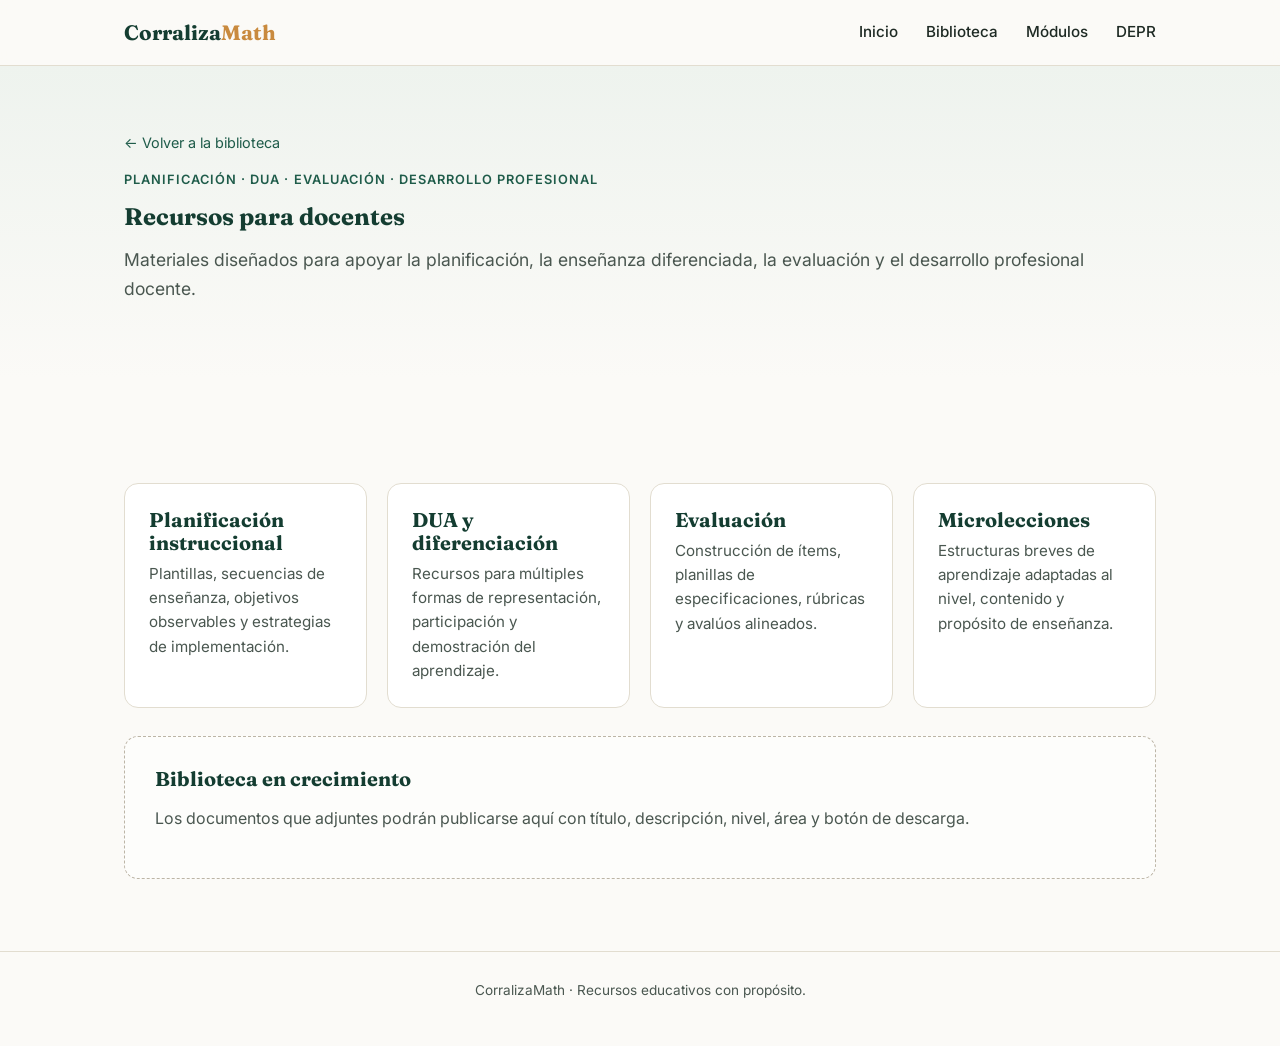
==== docentes/index.html @ 58e0841f "Add teacher resources section" ====
<!DOCTYPE html>
<html lang="es">
<head>
  <meta charset="UTF-8">
  <meta name="viewport" content="width=device-width, initial-scale=1.0">
  <title>Recursos para docentes | CorralizaMath</title>
  <meta name="description" content="Materiales diseñados para apoyar la planificación, la enseñanza diferenciada, la evaluación y el desarrollo profesional docente.">
  <link rel="preconnect" href="https://fonts.googleapis.com">
  <link rel="preconnect" href="https://fonts.gstatic.com" crossorigin>
  <link href="https://fonts.googleapis.com/css2?family=Fraunces:wght@500;600;700&family=Inter:wght@400;500;600;700&display=swap" rel="stylesheet">
  <link rel="stylesheet" href="../css/styles.css">
</head>
<body>
  <header class="site-header">
    <div class="container header-inner">
      <a href="../index.html" class="logo">Corraliza<span>Math</span></a>
      <nav class="site-nav">
        <a href="../index.html">Inicio</a>
        <a href="../index.html#biblioteca">Biblioteca</a>
        <a href="../index.html#modulos">Módulos</a>
        <a href="../normativas-depr/index.html">DEPR</a>
      </nav>
    </div>
  </header>
  <main>
    <section class="page-hero">
      <div class="container">
        <a class="breadcrumb" href="../index.html#biblioteca">← Volver a la biblioteca</a>
        <p class="eyebrow">Planificación · DUA · Evaluación · Desarrollo profesional</p>
        <h1>Recursos para docentes</h1>
        <p class="lead">Materiales diseñados para apoyar la planificación, la enseñanza diferenciada, la evaluación y el desarrollo profesional docente.</p>
      </div>
    </section>
    <section class="section"><div class="container">
        <div class="cards">
          <article class="card"><h3>Planificación instruccional</h3><p>Plantillas, secuencias de enseñanza, objetivos observables y estrategias de implementación.</p></article>
          <article class="card"><h3>DUA y diferenciación</h3><p>Recursos para múltiples formas de representación, participación y demostración del aprendizaje.</p></article>
          <article class="card"><h3>Evaluación</h3><p>Construcción de ítems, planillas de especificaciones, rúbricas y avalúos alineados.</p></article>
          <article class="card"><h3>Microlecciones</h3><p>Estructuras breves de aprendizaje adaptadas al nivel, contenido y propósito de enseñanza.</p></article>
        </div>
        <div class="empty-state" style="margin-top:28px"><h3>Biblioteca en crecimiento</h3><p>Los documentos que adjuntes podrán publicarse aquí con título, descripción, nivel, área y botón de descarga.</p></div>
      </div></section>
  </main>
  <footer class="site-footer">
    <div class="container"><p>CorralizaMath · Recursos educativos con propósito.</p></div>
  </footer>
</body>
</html>
---- css/styles.css ----
:root {
  --color-bg: #fbfaf7;
  --color-bg-alt: #f2efe8;
  --color-ink: #1e2a24;
  --color-ink-soft: #4a5750;
  --color-primary: #1f5c4a;
  --color-primary-dark: #143d31;
  --color-accent: #c98a3e;
  --color-border: #e2ddd0;
  --font-body: "Inter", system-ui, sans-serif;
  --font-display: "Fraunces", Georgia, serif;
  --radius: 14px;
  --max-width: 1080px;
}

* { box-sizing: border-box; }

html { scroll-behavior: smooth; }

body {
  margin: 0;
  font-family: var(--font-body);
  color: var(--color-ink);
  background: var(--color-bg);
  line-height: 1.6;
}

.container {
  max-width: var(--max-width);
  margin: 0 auto;
  padding: 0 24px;
}

h1, h2, h3 {
  font-family: var(--font-display);
  color: var(--color-primary-dark);
  line-height: 1.15;
  margin: 0 0 16px;
}

h2 { font-size: 2rem; }
h3 { font-size: 1.25rem; }

p { color: var(--color-ink-soft); margin: 0 0 16px; }

a { color: var(--color-primary); }

/* Header */
.site-header {
  position: sticky;
  top: 0;
  z-index: 50;
  background: rgba(251, 250, 247, 0.9);
  backdrop-filter: blur(8px);
  border-bottom: 1px solid var(--color-border);
}

.header-inner {
  display: flex;
  align-items: center;
  justify-content: space-between;
  padding-top: 16px;
  padding-bottom: 16px;
}

.logo {
  font-family: var(--font-display);
  font-weight: 700;
  font-size: 1.3rem;
  color: var(--color-primary-dark);
  text-decoration: none;
}

.logo span { color: var(--color-accent); }

.site-nav {
  display: flex;
  gap: 28px;
}

.site-nav a {
  text-decoration: none;
  color: var(--color-ink);
  font-weight: 500;
  font-size: 0.95rem;
}

.site-nav a:hover { color: var(--color-primary); }

.nav-toggle {
  display: none;
  flex-direction: column;
  gap: 5px;
  background: none;
  border: none;
  cursor: pointer;
  padding: 6px;
}

.nav-toggle span {
  width: 24px;
  height: 2px;
  background: var(--color-ink);
  display: block;
}

/* Hero */
.hero {
  position: relative;
  overflow: hidden;
  padding: 100px 0 80px;
  background: linear-gradient(180deg, #eef3ee 0%, var(--color-bg) 100%);
}

.hero-inner { max-width: 640px; }

.eyebrow {
  text-transform: uppercase;
  letter-spacing: 0.08em;
  font-size: 0.8rem;
  font-weight: 600;
  color: var(--color-primary);
  margin-bottom: 12px;
}

.hero h1 {
  font-size: clamp(2.2rem, 5vw, 3.2rem);
  margin-bottom: 20px;
}

.lead { font-size: 1.1rem; margin-bottom: 28px; }

.hero-actions { display: flex; gap: 16px; flex-wrap: wrap; }

.hero-formula {
  position: absolute;
  right: -20px;
  top: 20%;
  display: flex;
  flex-direction: column;
  gap: 18px;
  font-family: var(--font-display);
  font-size: 2.4rem;
  color: var(--color-primary);
  opacity: 0.12;
  pointer-events: none;
}

/* Buttons */
.btn {
  display: inline-block;
  padding: 13px 26px;
  border-radius: 999px;
  text-decoration: none;
  font-weight: 600;
  font-size: 0.95rem;
  transition: transform 0.15s ease, box-shadow 0.15s ease;
}

.btn-primary {
  background: var(--color-primary);
  color: #fff;
}

.btn-primary:hover { transform: translateY(-2px); box-shadow: 0 8px 20px rgba(31, 92, 74, 0.25); }

.btn-ghost {
  background: transparent;
  color: var(--color-primary-dark);
  border: 1.5px solid var(--color-border);
}

.btn-ghost:hover { border-color: var(--color-primary); }

/* Sections */
.section { padding: 72px 0; }
.section-alt { background: var(--color-bg-alt); }
.section-intro { max-width: 560px; font-size: 1.05rem; }

.two-col {
  display: grid;
  grid-template-columns: 1.4fr 1fr;
  gap: 48px;
  align-items: start;
}

.stats {
  display: grid;
  gap: 20px;
  background: var(--color-bg-alt);
  border: 1px solid var(--color-border);
  border-radius: var(--radius);
  padding: 28px;
}

.stat { display: flex; flex-direction: column; }
.stat-num {
  font-family: var(--font-display);
  font-size: 2rem;
  color: var(--color-primary);
  font-weight: 600;
}
.stat-label { color: var(--color-ink-soft); font-size: 0.9rem; }

.cards {
  display: grid;
  grid-template-columns: repeat(auto-fit, minmax(220px, 1fr));
  gap: 20px;
  margin-top: 32px;
}

.card {
  background: #fff;
  border: 1px solid var(--color-border);
  border-radius: var(--radius);
  padding: 24px;
}

.section-alt .card { background: var(--color-bg); }

.card h3 { margin-bottom: 8px; }
.card p { margin: 0; font-size: 0.95rem; }

.contact-inner { text-align: center; max-width: 560px; }
.contact-inner .section-intro { margin-left: auto; margin-right: auto; }

/* Module card */
.module-card-grid {
  display: grid;
  grid-template-columns: repeat(2, 1fr);
  gap: 20px;
  margin-top: 28px;
}

.module-card {
  display: block;
  background: linear-gradient(135deg, var(--color-primary-dark), var(--color-primary));
  border-radius: var(--radius);
  padding: 32px;
  text-decoration: none;
  transition: transform 0.15s ease, box-shadow 0.15s ease;
}

@media (max-width: 780px) {
  .module-card-grid { grid-template-columns: 1fr; }
}

.module-card:hover { transform: translateY(-3px); box-shadow: 0 14px 30px rgba(20, 61, 49, 0.25); }

.module-card-tag {
  display: inline-block;
  text-transform: uppercase;
  letter-spacing: 0.06em;
  font-size: 0.72rem;
  font-weight: 700;
  color: #cfe8dc;
  margin-bottom: 10px;
}

.module-card-text h3 { color: #fff; margin-bottom: 10px; }
.module-card-text p { color: #d9ece3; max-width: 640px; margin-bottom: 16px; }

.module-card-cta {
  display: inline-block;
  color: #fff;
  font-weight: 700;
  font-size: 0.95rem;
}

/* Footer */
.site-footer {
  padding: 28px 0;
  border-top: 1px solid var(--color-border);
  text-align: center;
  font-size: 0.85rem;
  color: var(--color-ink-soft);
}

/* Responsive */
@media (max-width: 780px) {
  .two-col { grid-template-columns: 1fr; }
  .hero-formula { display: none; }
  .nav-toggle { display: flex; }

  .site-nav {
    position: absolute;
    top: 100%;
    left: 0;
    right: 0;
    background: var(--color-bg);
    border-bottom: 1px solid var(--color-border);
    flex-direction: column;
    padding: 16px 24px;
    gap: 16px;
    display: none;
  }

  .site-nav.open { display: flex; }
}


/* Portal de recursos */
.portal-grid {
  display: grid;
  grid-template-columns: repeat(3, 1fr);
  gap: 20px;
  margin-top: 32px;
}

.portal-card {
  display: flex;
  flex-direction: column;
  min-height: 260px;
  padding: 26px;
  background: #fff;
  border: 1px solid var(--color-border);
  border-radius: var(--radius);
  text-decoration: none;
  transition: transform 0.15s ease, box-shadow 0.15s ease, border-color 0.15s ease;
}

.portal-card:hover {
  transform: translateY(-4px);
  box-shadow: 0 12px 28px rgba(20, 61, 49, 0.12);
  border-color: #b7c9bf;
}

.portal-card-featured {
  border: 2px solid var(--color-primary);
}

.portal-icon {
  display: inline-flex;
  align-items: center;
  justify-content: center;
  width: 44px;
  height: 44px;
  margin-bottom: 18px;
  border-radius: 12px;
  background: var(--color-bg-alt);
  color: var(--color-primary-dark);
  font-family: var(--font-display);
  font-weight: 700;
  font-size: 1rem;
}

.portal-card h3 { margin-bottom: 10px; }
.portal-card p { flex: 1; font-size: 0.94rem; }
.portal-cta { font-weight: 700; color: var(--color-primary); }

.page-hero {
  padding: 64px 0 48px;
  background: linear-gradient(180deg, #eef3ee 0%, var(--color-bg) 100%);
}

.breadcrumb {
  display: inline-block;
  margin-bottom: 16px;
  font-size: 0.9rem;
  text-decoration: none;
}

.resource-list {
  display: grid;
  gap: 16px;
  margin-top: 28px;
}

.resource-item {
  padding: 22px;
  background: #fff;
  border: 1px solid var(--color-border);
  border-radius: var(--radius);
}

.resource-meta {
  display: inline-block;
  margin-bottom: 8px;
  color: var(--color-primary);
  font-size: 0.78rem;
  font-weight: 700;
  text-transform: uppercase;
  letter-spacing: 0.05em;
}

.resource-actions {
  display: flex;
  gap: 10px;
  flex-wrap: wrap;
  margin-top: 14px;
}

.btn-small {
  padding: 9px 16px;
  font-size: 0.85rem;
}

.empty-state {
  padding: 30px;
  border: 1px dashed #bcb5a6;
  border-radius: var(--radius);
  background: rgba(255,255,255,0.5);
}

@media (max-width: 900px) {
  .portal-grid { grid-template-columns: repeat(2, 1fr); }
}

@media (max-width: 620px) {
  .portal-grid { grid-template-columns: 1fr; }
}
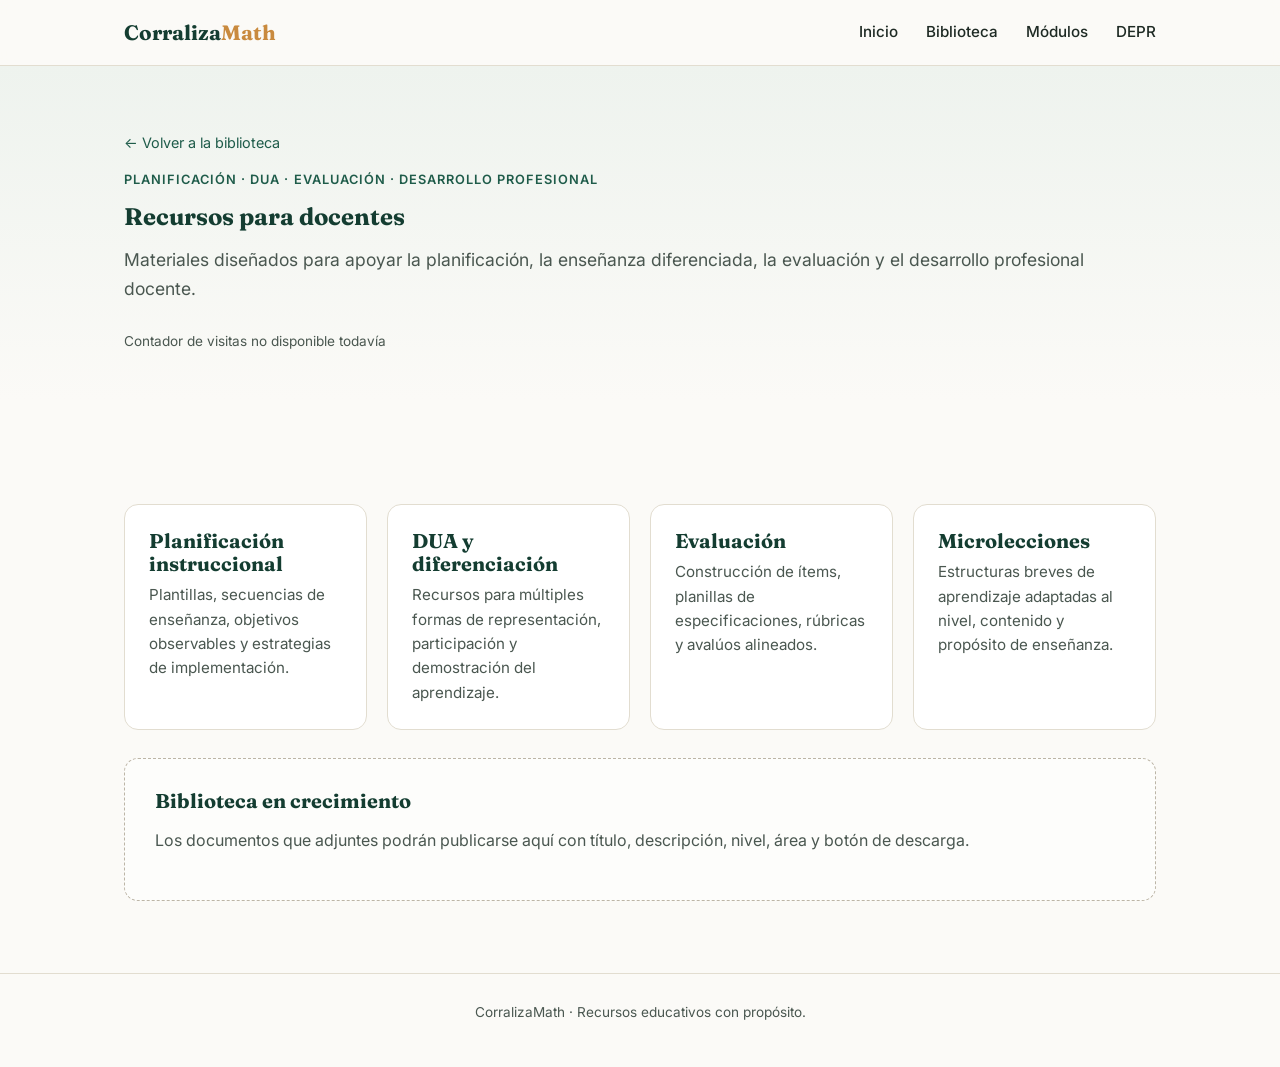
==== commit 29d73e94: "Add public visit counters by section and portal-wide summary Adds a lightweight visit-tracking layer" ====
--- a/docentes/index.html
+++ b/docentes/index.html
@@ -29,6 +29,7 @@
         <p class="eyebrow">Planificación · DUA · Evaluación · Desarrollo profesional</p>
         <h1>Recursos para docentes</h1>
         <p class="lead">Materiales diseñados para apoyar la planificación, la enseñanza diferenciada, la evaluación y el desarrollo profesional docente.</p>
+        <p class="visit-badge" id="visitBadge"></p>
       </div>
     </section>
     <section class="section"><div class="container">
@@ -44,5 +45,8 @@
   <footer class="site-footer">
     <div class="container"><p>CorralizaMath · Recursos educativos con propósito.</p></div>
   </footer>
+  <script src="../js/visits.js"></script>
+  <script>renderVisitBadge("visitBadge");</script>
+  <script data-goatcounter="https://corralizamath.goatcounter.com/count" async src="//gc.zgo.at/count.js"></script>
 </body>
 </html>
--- a/css/styles.css
+++ b/css/styles.css
@@ -402,6 +402,78 @@
   background: rgba(255,255,255,0.5);
 }
 
+/* Publications (Libros y publicaciones) */
+.pub-grid {
+  display: grid;
+  grid-template-columns: repeat(auto-fit, minmax(280px, 1fr));
+  gap: 24px;
+  margin-top: 32px;
+}
+
+.pub-card { display: flex; flex-direction: column; }
+
+.pub-tag {
+  display: inline-block;
+  align-self: flex-start;
+  background: var(--color-bg-alt);
+  color: var(--color-primary-dark);
+  border-radius: 999px;
+  padding: 4px 12px;
+  font-size: 0.78rem;
+  font-weight: 600;
+  letter-spacing: 0.02em;
+  margin-bottom: 12px;
+}
+
+.pub-card h3 { margin-bottom: 4px; }
+
+.pub-meta {
+  font-size: 0.85rem;
+  color: var(--color-ink-soft);
+  margin-bottom: 12px;
+}
+
+.pub-card p.pub-desc { font-size: 0.95rem; margin-bottom: 18px; }
+
+.pub-actions { margin-top: auto; display: flex; gap: 10px; flex-wrap: wrap; }
+
+/* Contador de visitas */
+.visit-badge {
+  font-size: 0.85rem;
+  color: var(--color-ink-soft);
+  margin: 10px 0 0;
+}
+
+.visit-summary-grid {
+  display: grid;
+  grid-template-columns: repeat(auto-fit, minmax(220px, 1fr));
+  gap: 14px;
+  margin-top: 24px;
+}
+
+.visit-zone {
+  display: flex;
+  justify-content: space-between;
+  align-items: center;
+  background: #fff;
+  border: 1px solid var(--color-border);
+  border-radius: var(--radius);
+  padding: 14px 18px;
+  gap: 12px;
+}
+
+.section-alt .visit-zone { background: var(--color-bg); }
+
+.visit-zone-name { font-size: 0.92rem; color: var(--color-ink); }
+
+.visit-zone-count {
+  font-family: var(--font-display);
+  font-weight: 700;
+  color: var(--color-primary);
+  font-size: 1.15rem;
+  white-space: nowrap;
+}
+
 @media (max-width: 900px) {
   .portal-grid { grid-template-columns: repeat(2, 1fr); }
 }
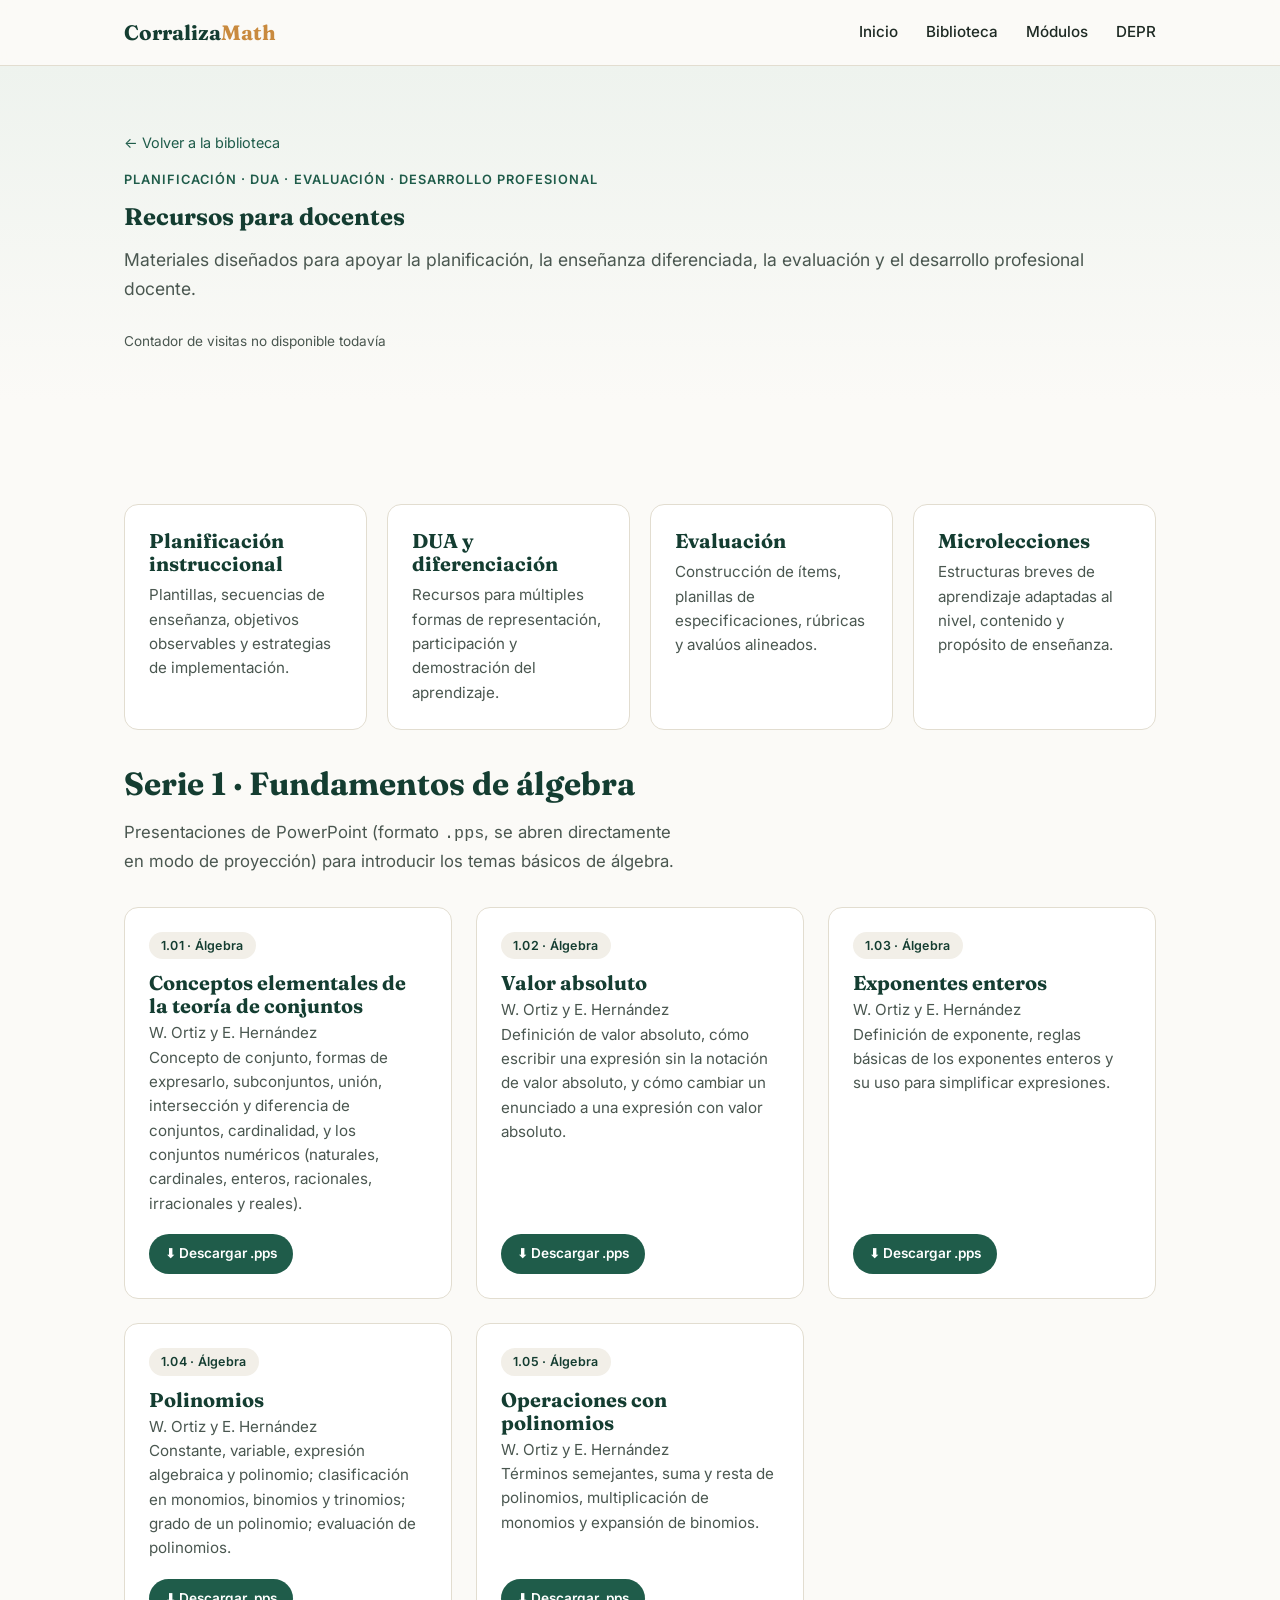
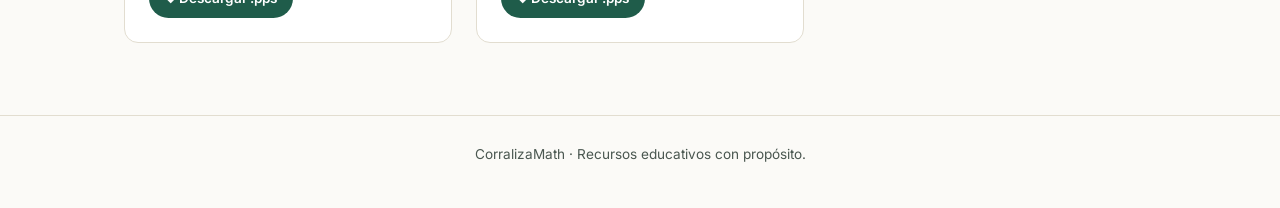
==== commit 1b469590: "Add Serie 1 algebra presentations to Recursos para docentes Publishes five legacy PowerPoint Show (." ====
--- a/docentes/index.html
+++ b/docentes/index.html
@@ -39,7 +39,59 @@
           <article class="card"><h3>Evaluación</h3><p>Construcción de ítems, planillas de especificaciones, rúbricas y avalúos alineados.</p></article>
           <article class="card"><h3>Microlecciones</h3><p>Estructuras breves de aprendizaje adaptadas al nivel, contenido y propósito de enseñanza.</p></article>
         </div>
-        <div class="empty-state" style="margin-top:28px"><h3>Biblioteca en crecimiento</h3><p>Los documentos que adjuntes podrán publicarse aquí con título, descripción, nivel, área y botón de descarga.</p></div>
+        <h2 style="margin-top:36px;">Serie 1 · Fundamentos de álgebra</h2>
+        <p class="section-intro">Presentaciones de PowerPoint (formato <code>.pps</code>, se abren directamente en modo de proyección) para introducir los temas básicos de álgebra.</p>
+        <div class="pub-grid">
+          <article class="card pub-card">
+            <span class="pub-tag">1.01 · Álgebra</span>
+            <h3>Conceptos elementales de la teoría de conjuntos</h3>
+            <p class="pub-meta">W. Ortiz y E. Hernández</p>
+            <p class="pub-desc">Concepto de conjunto, formas de expresarlo, subconjuntos, unión, intersección y diferencia de conjuntos, cardinalidad, y los conjuntos numéricos (naturales, cardinales, enteros, racionales, irracionales y reales).</p>
+            <div class="pub-actions">
+              <a class="btn btn-primary btn-small" href="../recursos/docentes/1.01-conceptos-elementales-teoria-de-conjuntos.pps" download>⬇ Descargar .pps</a>
+            </div>
+          </article>
+
+          <article class="card pub-card">
+            <span class="pub-tag">1.02 · Álgebra</span>
+            <h3>Valor absoluto</h3>
+            <p class="pub-meta">W. Ortiz y E. Hernández</p>
+            <p class="pub-desc">Definición de valor absoluto, cómo escribir una expresión sin la notación de valor absoluto, y cómo cambiar un enunciado a una expresión con valor absoluto.</p>
+            <div class="pub-actions">
+              <a class="btn btn-primary btn-small" href="../recursos/docentes/1.02-valor-absoluto.pps" download>⬇ Descargar .pps</a>
+            </div>
+          </article>
+
+          <article class="card pub-card">
+            <span class="pub-tag">1.03 · Álgebra</span>
+            <h3>Exponentes enteros</h3>
+            <p class="pub-meta">W. Ortiz y E. Hernández</p>
+            <p class="pub-desc">Definición de exponente, reglas básicas de los exponentes enteros y su uso para simplificar expresiones.</p>
+            <div class="pub-actions">
+              <a class="btn btn-primary btn-small" href="../recursos/docentes/1.03-exponentes-enteros.pps" download>⬇ Descargar .pps</a>
+            </div>
+          </article>
+
+          <article class="card pub-card">
+            <span class="pub-tag">1.04 · Álgebra</span>
+            <h3>Polinomios</h3>
+            <p class="pub-meta">W. Ortiz y E. Hernández</p>
+            <p class="pub-desc">Constante, variable, expresión algebraica y polinomio; clasificación en monomios, binomios y trinomios; grado de un polinomio; evaluación de polinomios.</p>
+            <div class="pub-actions">
+              <a class="btn btn-primary btn-small" href="../recursos/docentes/1.04-polinomios.pps" download>⬇ Descargar .pps</a>
+            </div>
+          </article>
+
+          <article class="card pub-card">
+            <span class="pub-tag">1.05 · Álgebra</span>
+            <h3>Operaciones con polinomios</h3>
+            <p class="pub-meta">W. Ortiz y E. Hernández</p>
+            <p class="pub-desc">Términos semejantes, suma y resta de polinomios, multiplicación de monomios y expansión de binomios.</p>
+            <div class="pub-actions">
+              <a class="btn btn-primary btn-small" href="../recursos/docentes/1.05-operaciones-con-polinomios.pps" download>⬇ Descargar .pps</a>
+            </div>
+          </article>
+        </div>
       </div></section>
   </main>
   <footer class="site-footer">
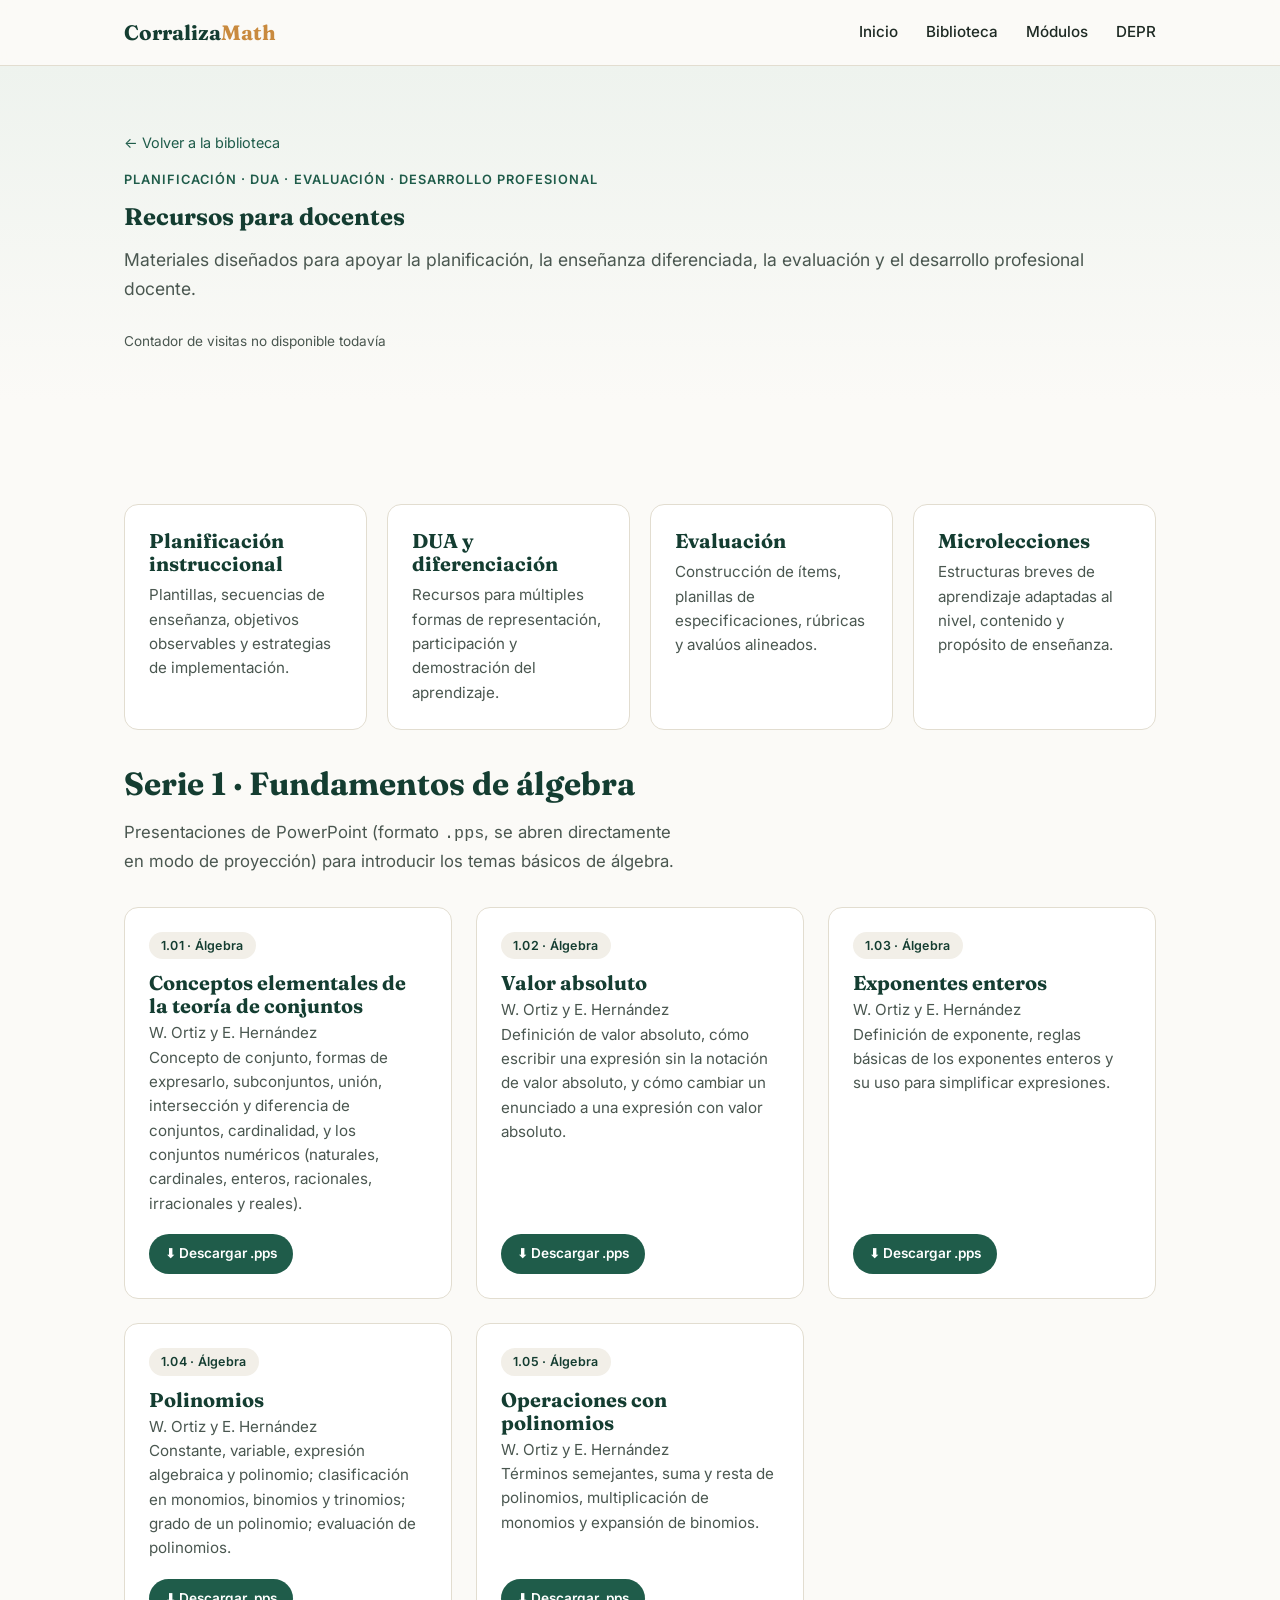
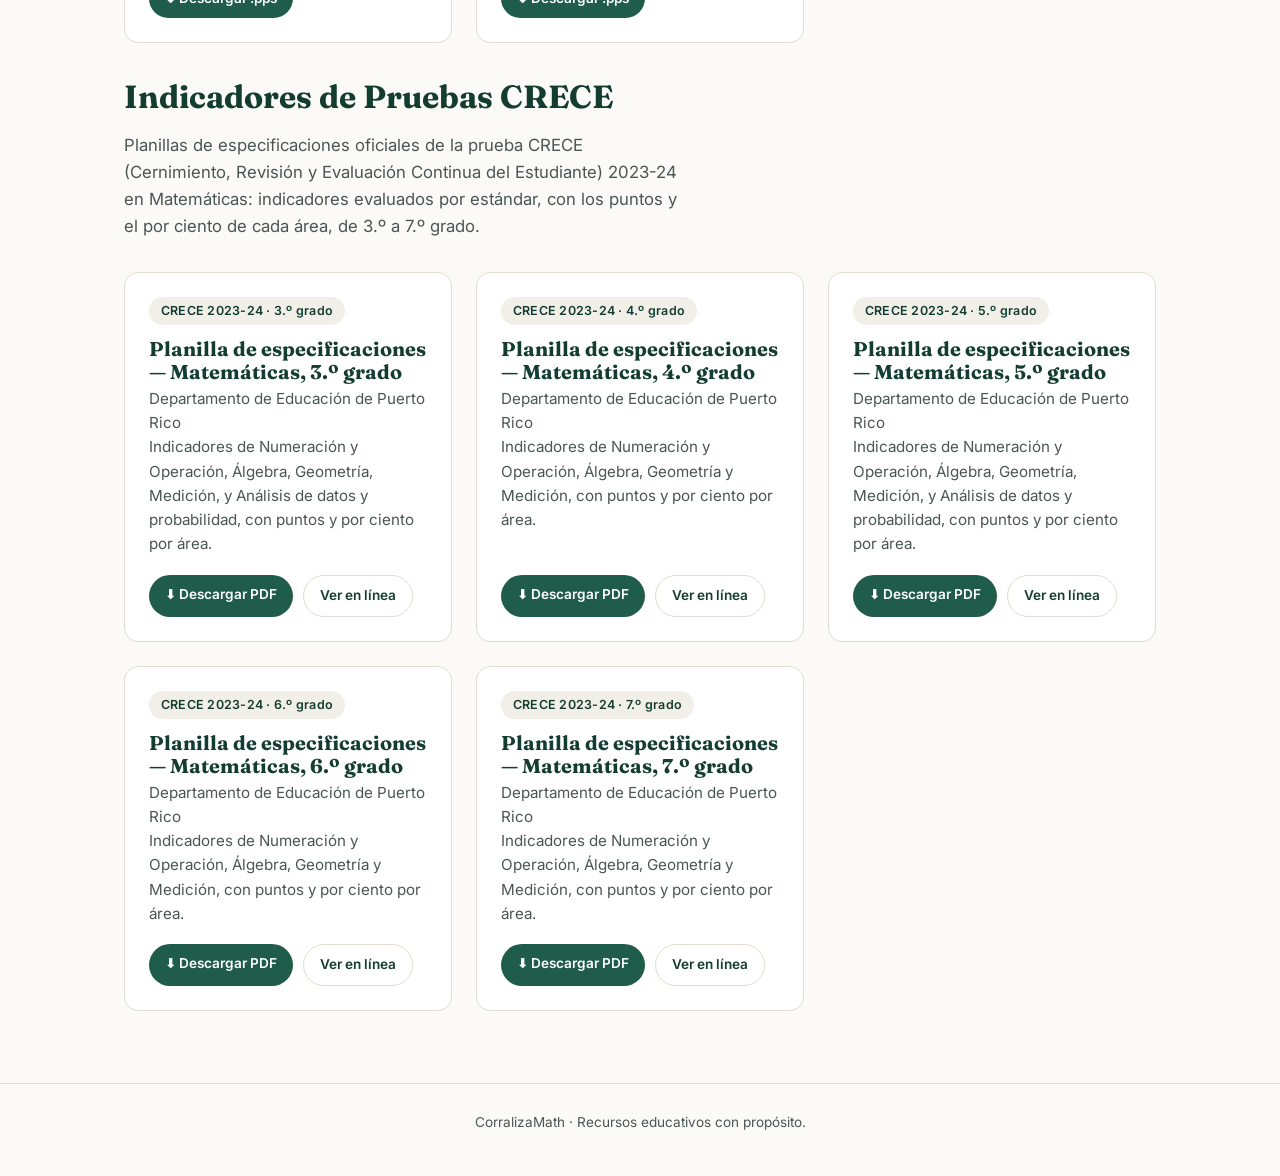
==== commit 3eaef3e0: "Add CRECE math blueprints to Recursos para docentes Publishes the official DEPR CRECE 2023-24 specif" ====
--- a/docentes/index.html
+++ b/docentes/index.html
@@ -92,6 +92,65 @@
             </div>
           </article>
         </div>
+
+        <h2 style="margin-top:36px;">Indicadores de Pruebas CRECE</h2>
+        <p class="section-intro">Planillas de especificaciones oficiales de la prueba CRECE (Cernimiento, Revisión y Evaluación Continua del Estudiante) 2023-24 en Matemáticas: indicadores evaluados por estándar, con los puntos y el por ciento de cada área, de 3.º a 7.º grado.</p>
+        <div class="pub-grid">
+          <article class="card pub-card">
+            <span class="pub-tag">CRECE 2023-24 · 3.º grado</span>
+            <h3>Planilla de especificaciones — Matemáticas, 3.º grado</h3>
+            <p class="pub-meta">Departamento de Educación de Puerto Rico</p>
+            <p class="pub-desc">Indicadores de Numeración y Operación, Álgebra, Geometría, Medición, y Análisis de datos y probabilidad, con puntos y por ciento por área.</p>
+            <div class="pub-actions">
+              <a class="btn btn-primary btn-small" href="../recursos/docentes/crece-2023-24-matematicas-grado-03.pdf" download>⬇ Descargar PDF</a>
+              <a class="btn btn-ghost btn-small" href="../recursos/docentes/crece-2023-24-matematicas-grado-03.pdf" target="_blank" rel="noopener">Ver en línea</a>
+            </div>
+          </article>
+
+          <article class="card pub-card">
+            <span class="pub-tag">CRECE 2023-24 · 4.º grado</span>
+            <h3>Planilla de especificaciones — Matemáticas, 4.º grado</h3>
+            <p class="pub-meta">Departamento de Educación de Puerto Rico</p>
+            <p class="pub-desc">Indicadores de Numeración y Operación, Álgebra, Geometría y Medición, con puntos y por ciento por área.</p>
+            <div class="pub-actions">
+              <a class="btn btn-primary btn-small" href="../recursos/docentes/crece-2023-24-matematicas-grado-04.pdf" download>⬇ Descargar PDF</a>
+              <a class="btn btn-ghost btn-small" href="../recursos/docentes/crece-2023-24-matematicas-grado-04.pdf" target="_blank" rel="noopener">Ver en línea</a>
+            </div>
+          </article>
+
+          <article class="card pub-card">
+            <span class="pub-tag">CRECE 2023-24 · 5.º grado</span>
+            <h3>Planilla de especificaciones — Matemáticas, 5.º grado</h3>
+            <p class="pub-meta">Departamento de Educación de Puerto Rico</p>
+            <p class="pub-desc">Indicadores de Numeración y Operación, Álgebra, Geometría, Medición, y Análisis de datos y probabilidad, con puntos y por ciento por área.</p>
+            <div class="pub-actions">
+              <a class="btn btn-primary btn-small" href="../recursos/docentes/crece-2023-24-matematicas-grado-05.pdf" download>⬇ Descargar PDF</a>
+              <a class="btn btn-ghost btn-small" href="../recursos/docentes/crece-2023-24-matematicas-grado-05.pdf" target="_blank" rel="noopener">Ver en línea</a>
+            </div>
+          </article>
+
+          <article class="card pub-card">
+            <span class="pub-tag">CRECE 2023-24 · 6.º grado</span>
+            <h3>Planilla de especificaciones — Matemáticas, 6.º grado</h3>
+            <p class="pub-meta">Departamento de Educación de Puerto Rico</p>
+            <p class="pub-desc">Indicadores de Numeración y Operación, Álgebra, Geometría y Medición, con puntos y por ciento por área.</p>
+            <div class="pub-actions">
+              <a class="btn btn-primary btn-small" href="../recursos/docentes/crece-2023-24-matematicas-grado-06.pdf" download>⬇ Descargar PDF</a>
+              <a class="btn btn-ghost btn-small" href="../recursos/docentes/crece-2023-24-matematicas-grado-06.pdf" target="_blank" rel="noopener">Ver en línea</a>
+            </div>
+          </article>
+
+          <article class="card pub-card">
+            <span class="pub-tag">CRECE 2023-24 · 7.º grado</span>
+            <h3>Planilla de especificaciones — Matemáticas, 7.º grado</h3>
+            <p class="pub-meta">Departamento de Educación de Puerto Rico</p>
+            <p class="pub-desc">Indicadores de Numeración y Operación, Álgebra, Geometría y Medición, con puntos y por ciento por área.</p>
+            <div class="pub-actions">
+              <a class="btn btn-primary btn-small" href="../recursos/docentes/crece-2023-24-matematicas-grado-07.pdf" download>⬇ Descargar PDF</a>
+              <a class="btn btn-ghost btn-small" href="../recursos/docentes/crece-2023-24-matematicas-grado-07.pdf" target="_blank" rel="noopener">Ver en línea</a>
+            </div>
+          </article>
+        </div>
       </div></section>
   </main>
   <footer class="site-footer">
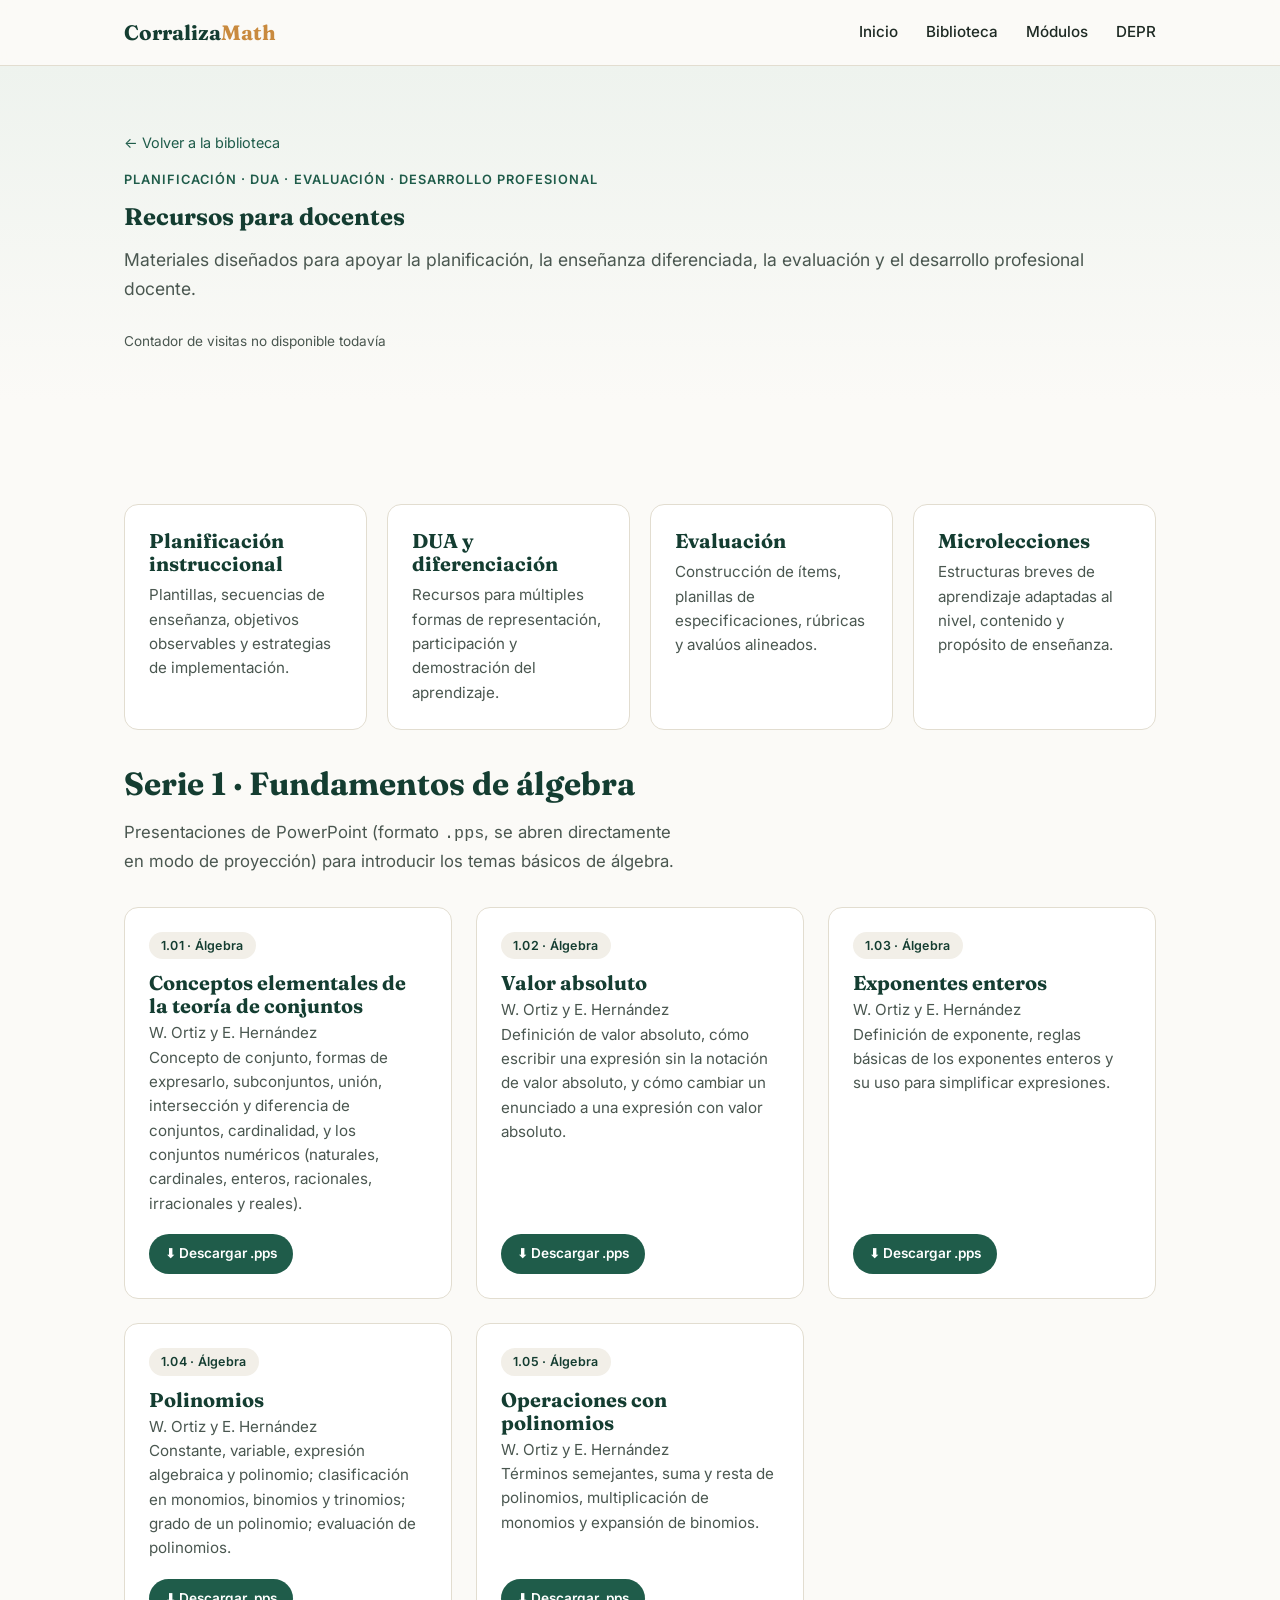
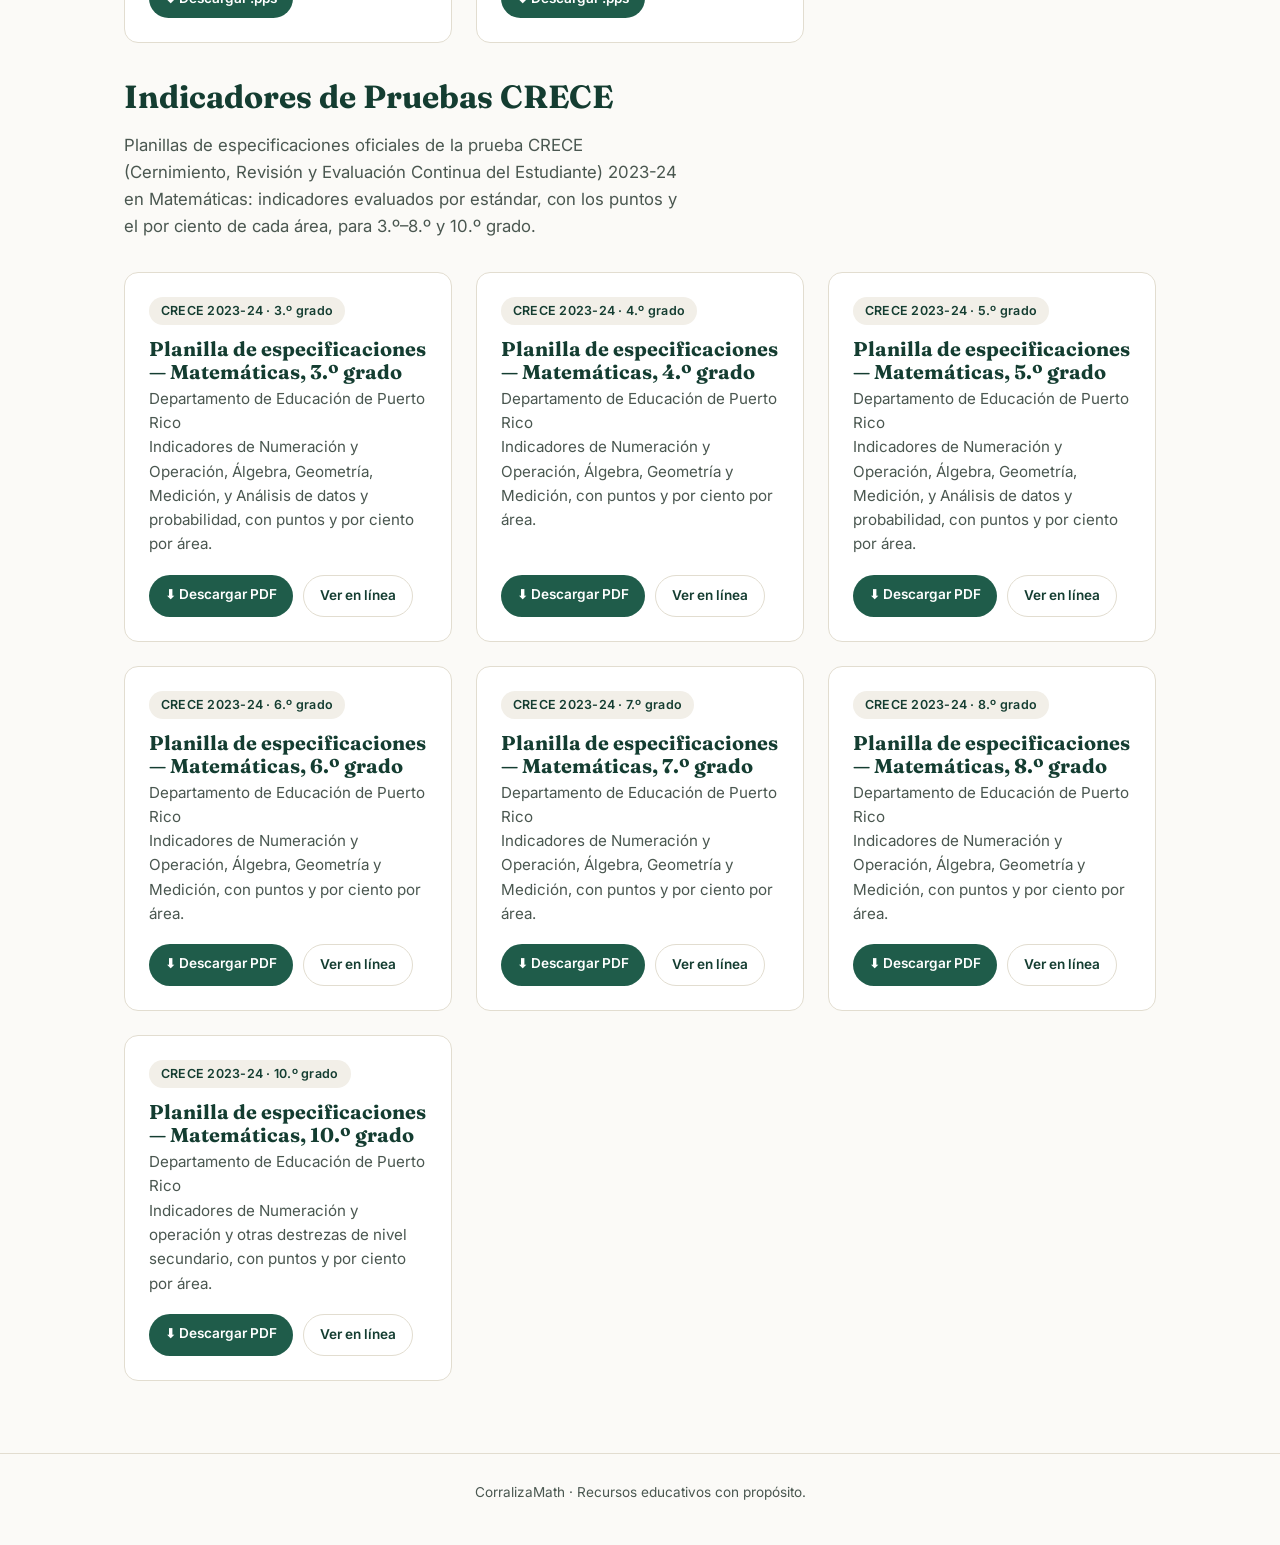
==== commit ef819803: "Add grades 8 and 10 to the CRECE math blueprints Completes the Indicadores de Pruebas CRECE section " ====
--- a/docentes/index.html
+++ b/docentes/index.html
@@ -94,7 +94,7 @@
         </div>
 
         <h2 style="margin-top:36px;">Indicadores de Pruebas CRECE</h2>
-        <p class="section-intro">Planillas de especificaciones oficiales de la prueba CRECE (Cernimiento, Revisión y Evaluación Continua del Estudiante) 2023-24 en Matemáticas: indicadores evaluados por estándar, con los puntos y el por ciento de cada área, de 3.º a 7.º grado.</p>
+        <p class="section-intro">Planillas de especificaciones oficiales de la prueba CRECE (Cernimiento, Revisión y Evaluación Continua del Estudiante) 2023-24 en Matemáticas: indicadores evaluados por estándar, con los puntos y el por ciento de cada área, para 3.º–8.º y 10.º grado.</p>
         <div class="pub-grid">
           <article class="card pub-card">
             <span class="pub-tag">CRECE 2023-24 · 3.º grado</span>
@@ -150,6 +150,28 @@
               <a class="btn btn-ghost btn-small" href="../recursos/docentes/crece-2023-24-matematicas-grado-07.pdf" target="_blank" rel="noopener">Ver en línea</a>
             </div>
           </article>
+
+          <article class="card pub-card">
+            <span class="pub-tag">CRECE 2023-24 · 8.º grado</span>
+            <h3>Planilla de especificaciones — Matemáticas, 8.º grado</h3>
+            <p class="pub-meta">Departamento de Educación de Puerto Rico</p>
+            <p class="pub-desc">Indicadores de Numeración y Operación, Álgebra, Geometría y Medición, con puntos y por ciento por área.</p>
+            <div class="pub-actions">
+              <a class="btn btn-primary btn-small" href="../recursos/docentes/crece-2023-24-matematicas-grado-08.pdf" download>⬇ Descargar PDF</a>
+              <a class="btn btn-ghost btn-small" href="../recursos/docentes/crece-2023-24-matematicas-grado-08.pdf" target="_blank" rel="noopener">Ver en línea</a>
+            </div>
+          </article>
+
+          <article class="card pub-card">
+            <span class="pub-tag">CRECE 2023-24 · 10.º grado</span>
+            <h3>Planilla de especificaciones — Matemáticas, 10.º grado</h3>
+            <p class="pub-meta">Departamento de Educación de Puerto Rico</p>
+            <p class="pub-desc">Indicadores de Numeración y operación y otras destrezas de nivel secundario, con puntos y por ciento por área.</p>
+            <div class="pub-actions">
+              <a class="btn btn-primary btn-small" href="../recursos/docentes/crece-2023-24-matematicas-grado-10.pdf" download>⬇ Descargar PDF</a>
+              <a class="btn btn-ghost btn-small" href="../recursos/docentes/crece-2023-24-matematicas-grado-10.pdf" target="_blank" rel="noopener">Ver en línea</a>
+            </div>
+          </article>
         </div>
       </div></section>
   </main>
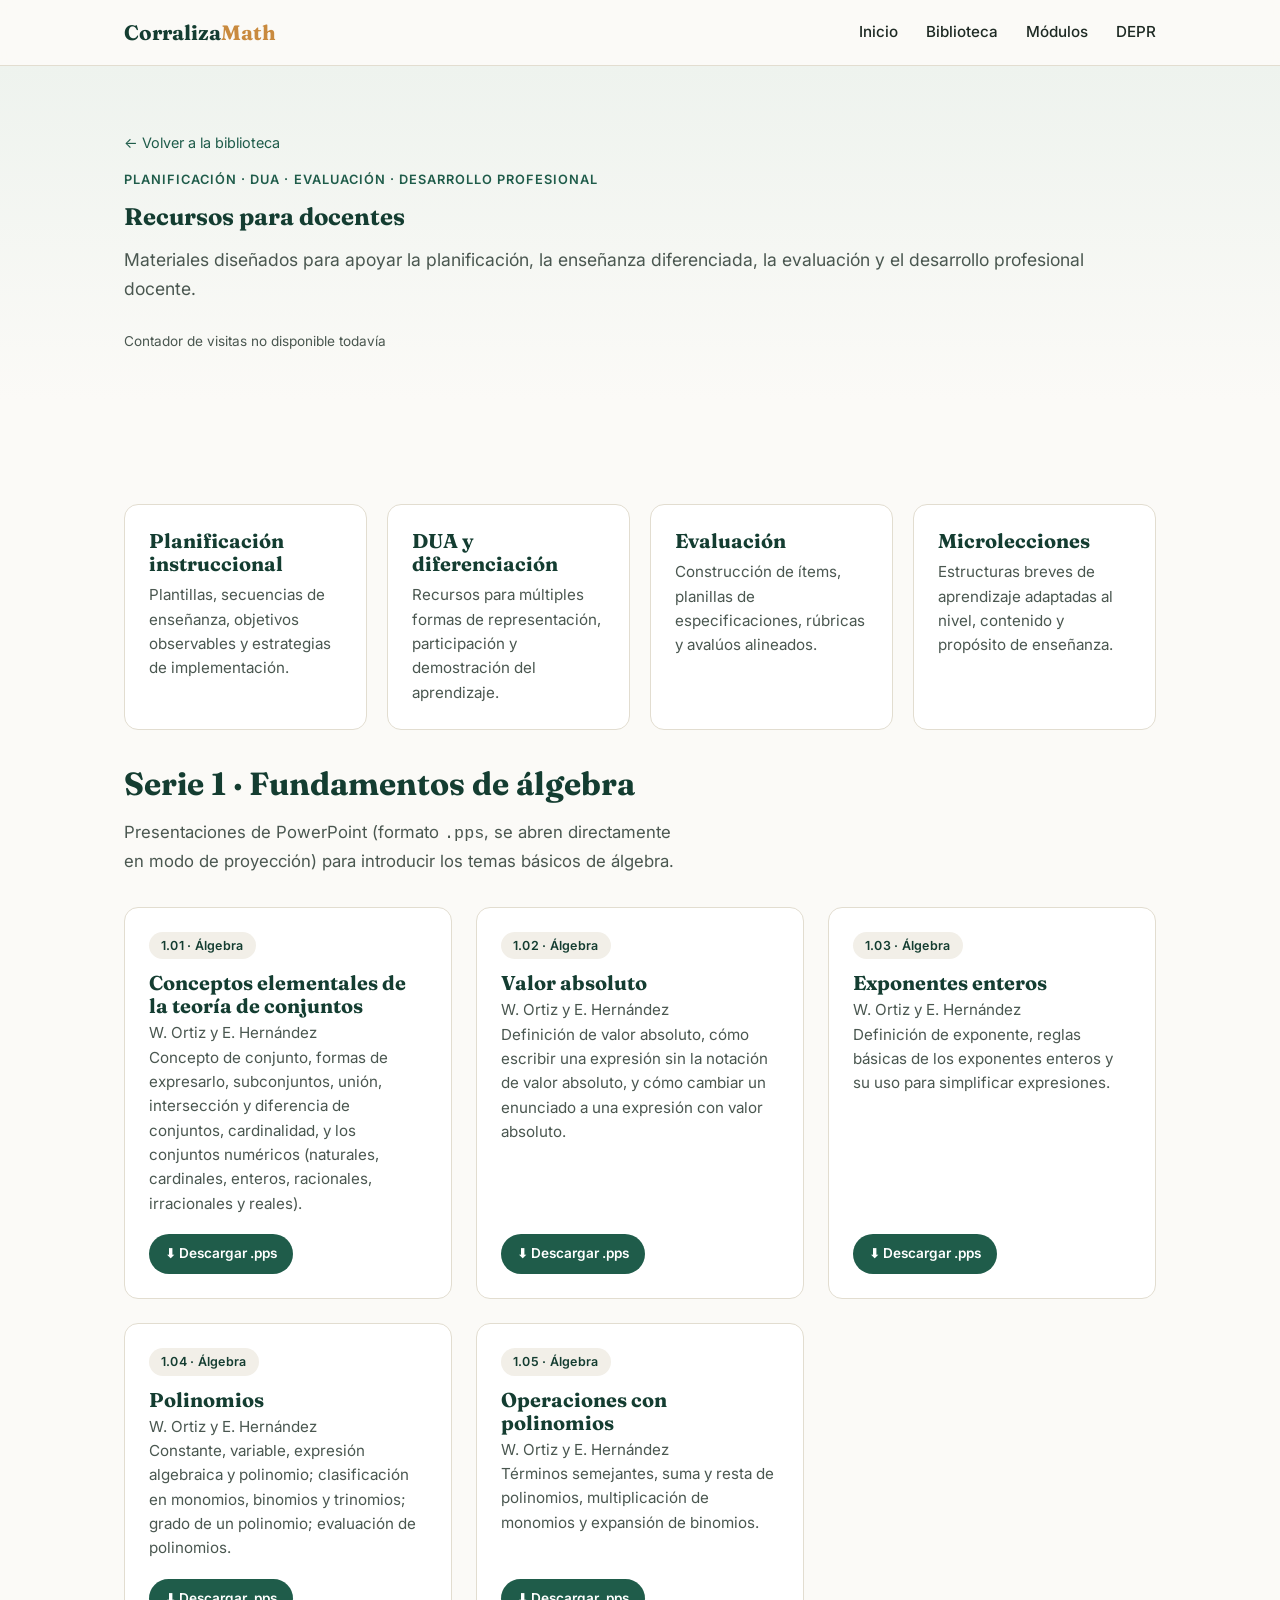
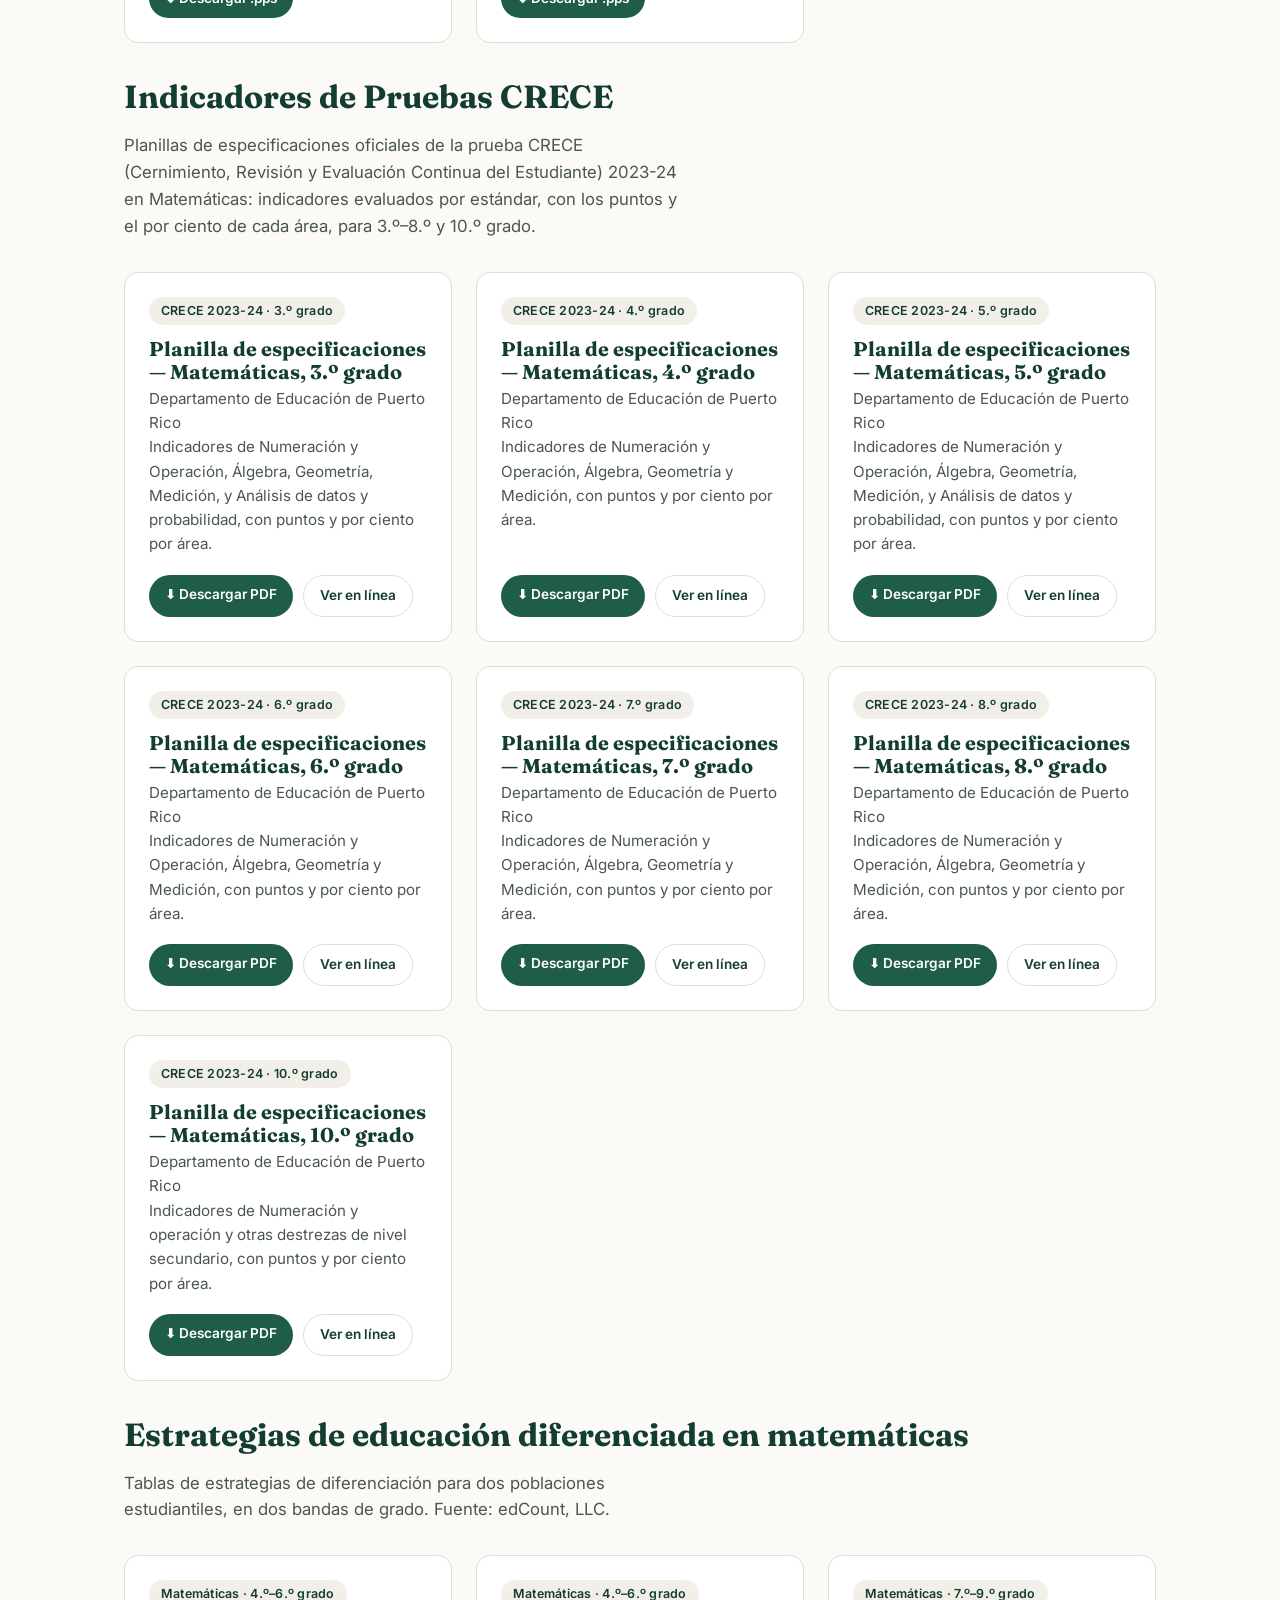
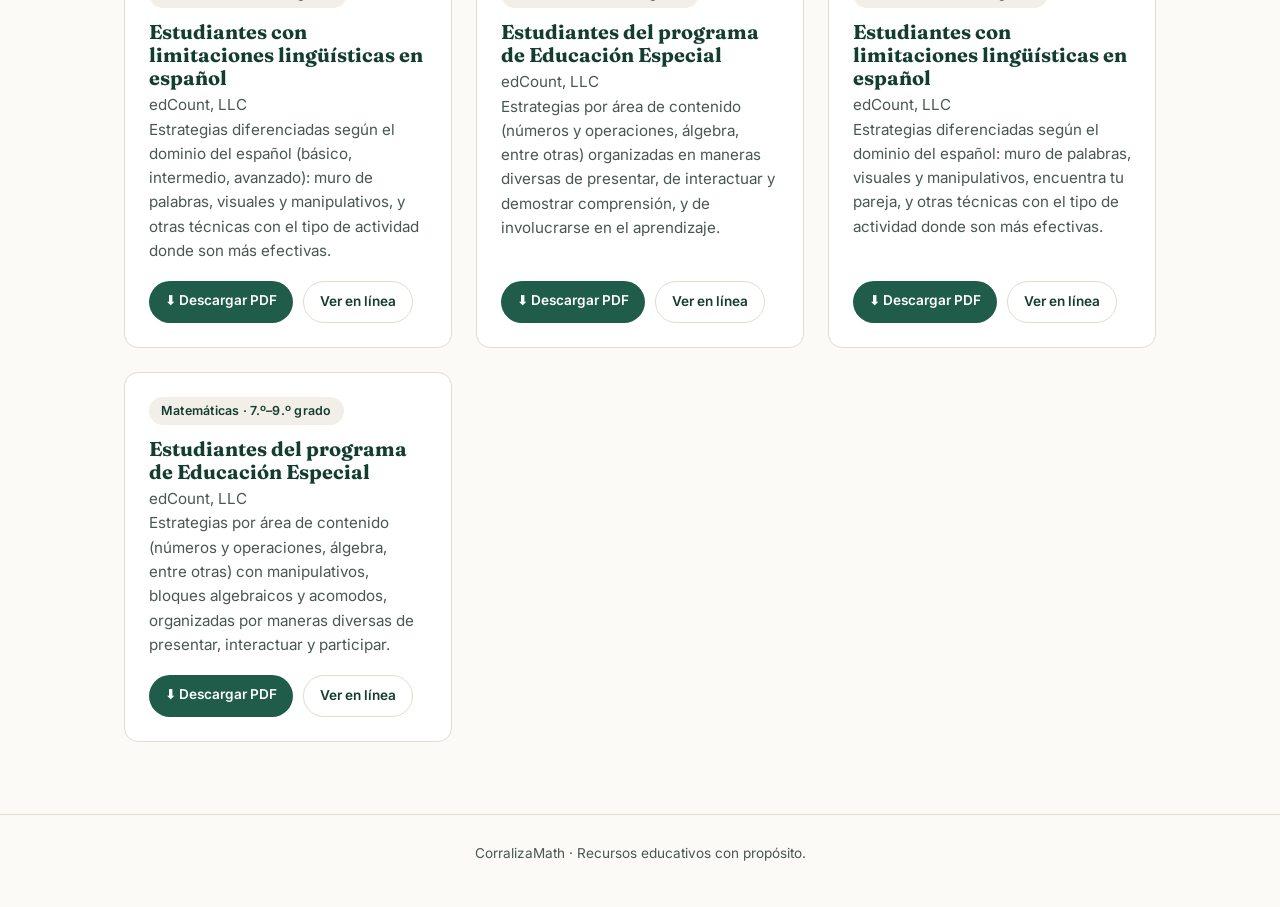
==== commit 24fd93c5: "Add differentiated math instruction strategy tables Publishes four strategy tables under a new "Estr" ====
--- a/docentes/index.html
+++ b/docentes/index.html
@@ -173,6 +173,54 @@
             </div>
           </article>
         </div>
+
+        <h2 style="margin-top:36px;">Estrategias de educación diferenciada en matemáticas</h2>
+        <p class="section-intro">Tablas de estrategias de diferenciación para dos poblaciones estudiantiles, en dos bandas de grado. Fuente: edCount, LLC.</p>
+        <div class="pub-grid">
+          <article class="card pub-card">
+            <span class="pub-tag">Matemáticas · 4.º–6.º grado</span>
+            <h3>Estudiantes con limitaciones lingüísticas en español</h3>
+            <p class="pub-meta">edCount, LLC</p>
+            <p class="pub-desc">Estrategias diferenciadas según el dominio del español (básico, intermedio, avanzado): muro de palabras, visuales y manipulativos, y otras técnicas con el tipo de actividad donde son más efectivas.</p>
+            <div class="pub-actions">
+              <a class="btn btn-primary btn-small" href="../recursos/docentes/estrategias-diferenciacion-limitaciones-linguisticas-4-6.pdf" download>⬇ Descargar PDF</a>
+              <a class="btn btn-ghost btn-small" href="../recursos/docentes/estrategias-diferenciacion-limitaciones-linguisticas-4-6.pdf" target="_blank" rel="noopener">Ver en línea</a>
+            </div>
+          </article>
+
+          <article class="card pub-card">
+            <span class="pub-tag">Matemáticas · 4.º–6.º grado</span>
+            <h3>Estudiantes del programa de Educación Especial</h3>
+            <p class="pub-meta">edCount, LLC</p>
+            <p class="pub-desc">Estrategias por área de contenido (números y operaciones, álgebra, entre otras) organizadas en maneras diversas de presentar, de interactuar y demostrar comprensión, y de involucrarse en el aprendizaje.</p>
+            <div class="pub-actions">
+              <a class="btn btn-primary btn-small" href="../recursos/docentes/estrategias-diferenciacion-educacion-especial-4-6.pdf" download>⬇ Descargar PDF</a>
+              <a class="btn btn-ghost btn-small" href="../recursos/docentes/estrategias-diferenciacion-educacion-especial-4-6.pdf" target="_blank" rel="noopener">Ver en línea</a>
+            </div>
+          </article>
+
+          <article class="card pub-card">
+            <span class="pub-tag">Matemáticas · 7.º–9.º grado</span>
+            <h3>Estudiantes con limitaciones lingüísticas en español</h3>
+            <p class="pub-meta">edCount, LLC</p>
+            <p class="pub-desc">Estrategias diferenciadas según el dominio del español: muro de palabras, visuales y manipulativos, encuentra tu pareja, y otras técnicas con el tipo de actividad donde son más efectivas.</p>
+            <div class="pub-actions">
+              <a class="btn btn-primary btn-small" href="../recursos/docentes/estrategias-diferenciacion-limitaciones-linguisticas-7-9.pdf" download>⬇ Descargar PDF</a>
+              <a class="btn btn-ghost btn-small" href="../recursos/docentes/estrategias-diferenciacion-limitaciones-linguisticas-7-9.pdf" target="_blank" rel="noopener">Ver en línea</a>
+            </div>
+          </article>
+
+          <article class="card pub-card">
+            <span class="pub-tag">Matemáticas · 7.º–9.º grado</span>
+            <h3>Estudiantes del programa de Educación Especial</h3>
+            <p class="pub-meta">edCount, LLC</p>
+            <p class="pub-desc">Estrategias por área de contenido (números y operaciones, álgebra, entre otras) con manipulativos, bloques algebraicos y acomodos, organizadas por maneras diversas de presentar, interactuar y participar.</p>
+            <div class="pub-actions">
+              <a class="btn btn-primary btn-small" href="../recursos/docentes/estrategias-diferenciacion-educacion-especial-7-9.pdf" download>⬇ Descargar PDF</a>
+              <a class="btn btn-ghost btn-small" href="../recursos/docentes/estrategias-diferenciacion-educacion-especial-7-9.pdf" target="_blank" rel="noopener">Ver en línea</a>
+            </div>
+          </article>
+        </div>
       </div></section>
   </main>
   <footer class="site-footer">
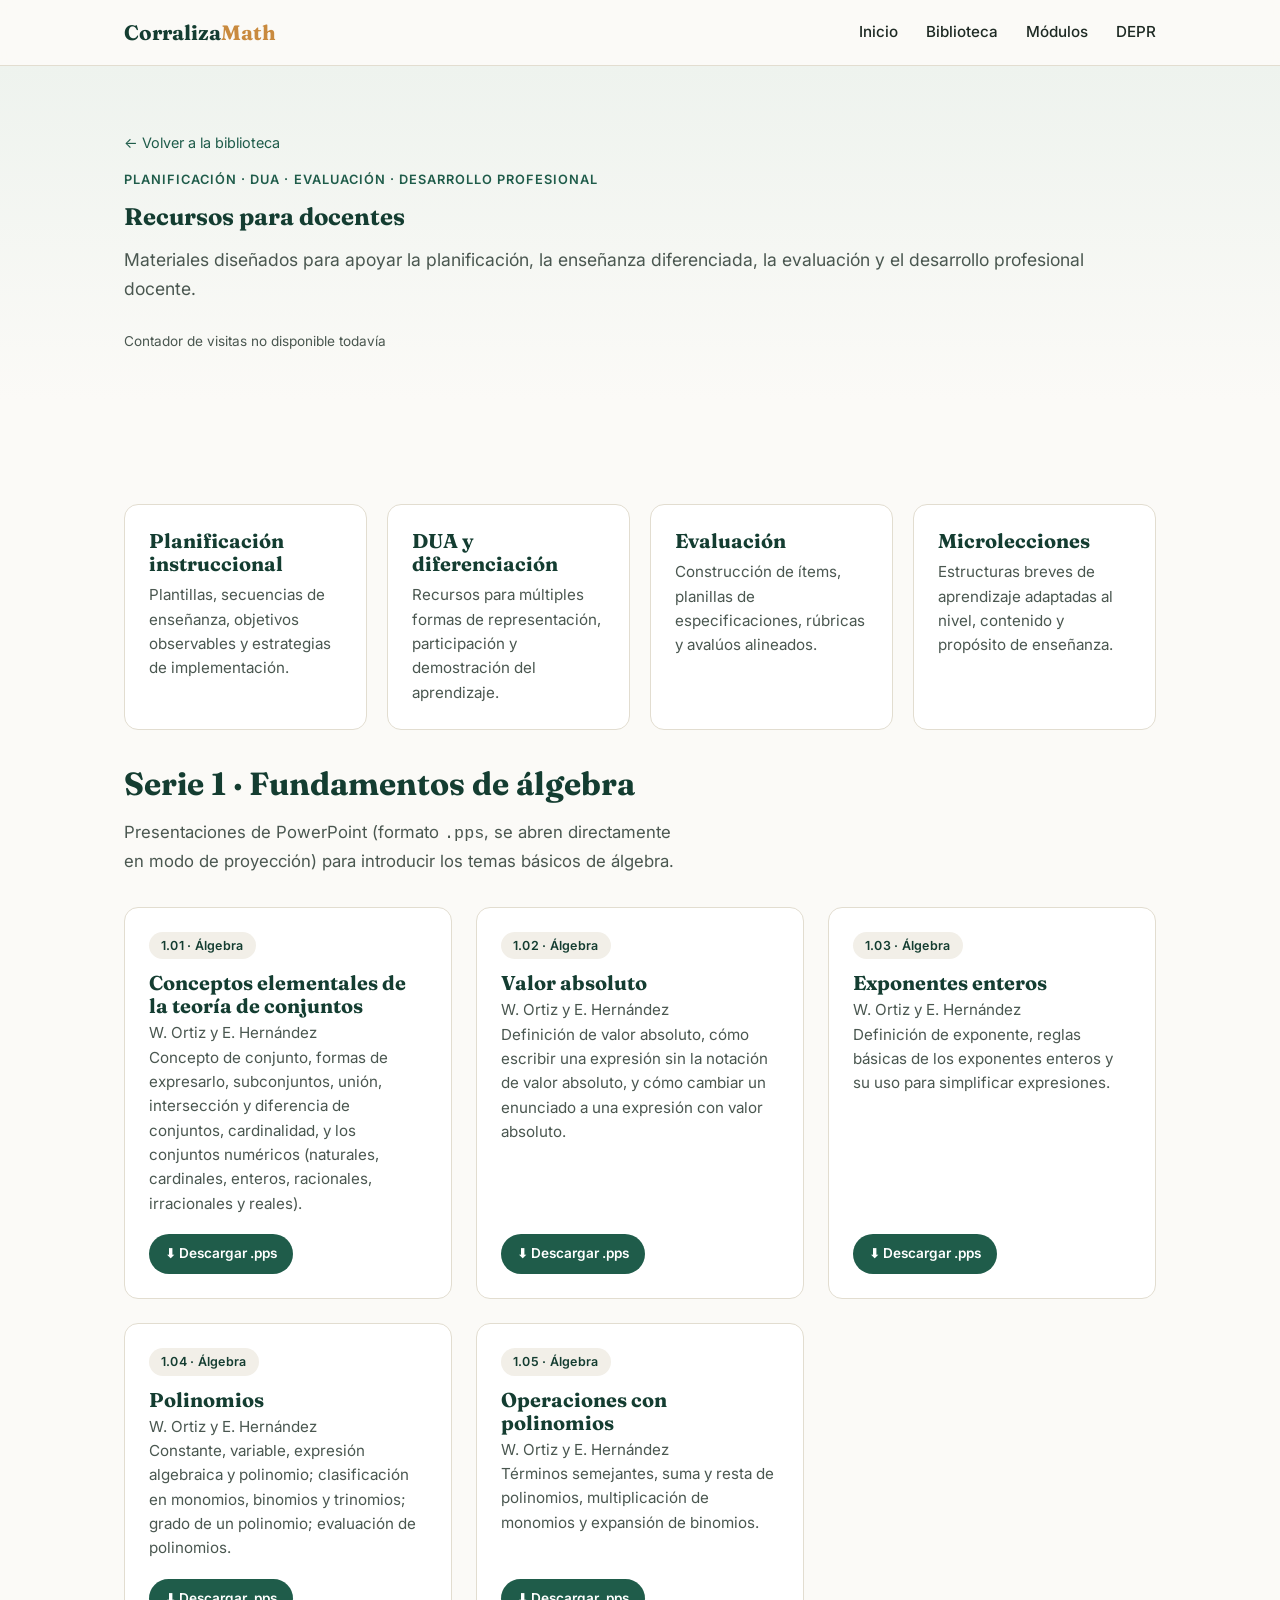
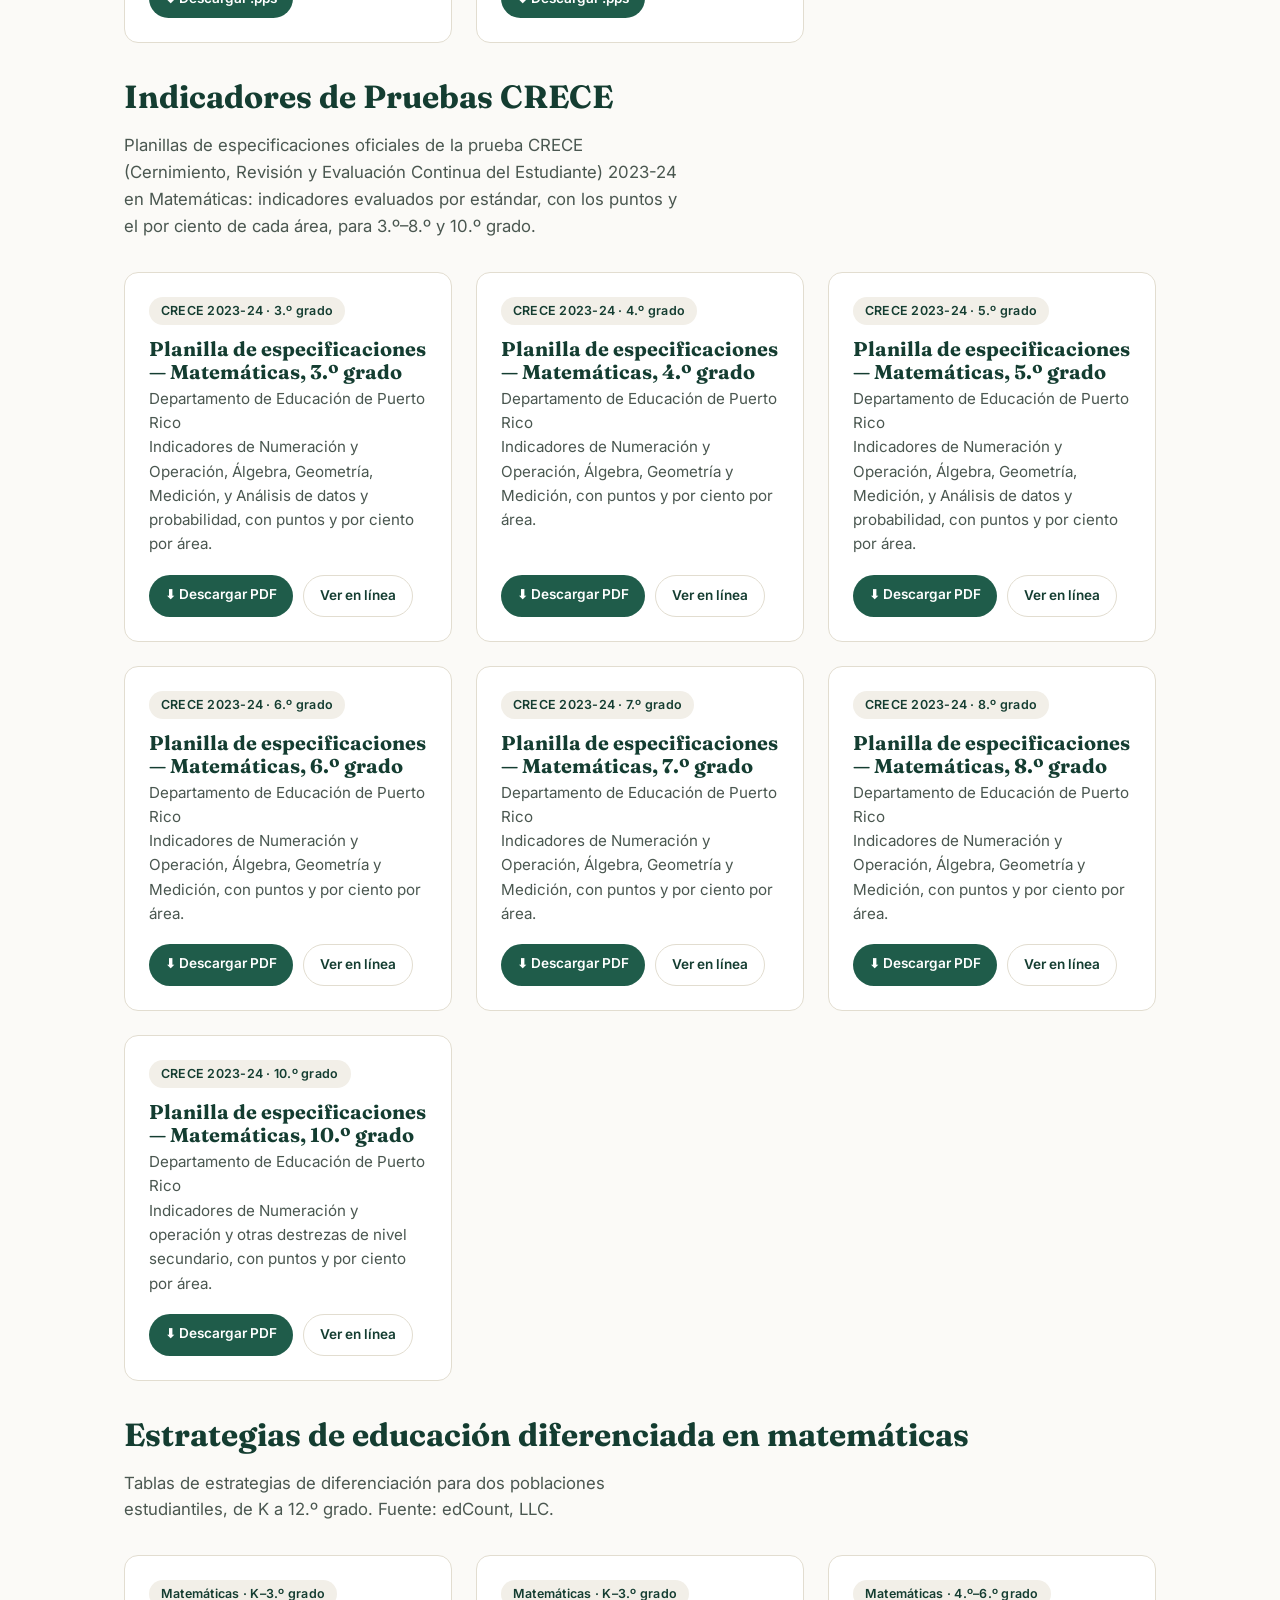
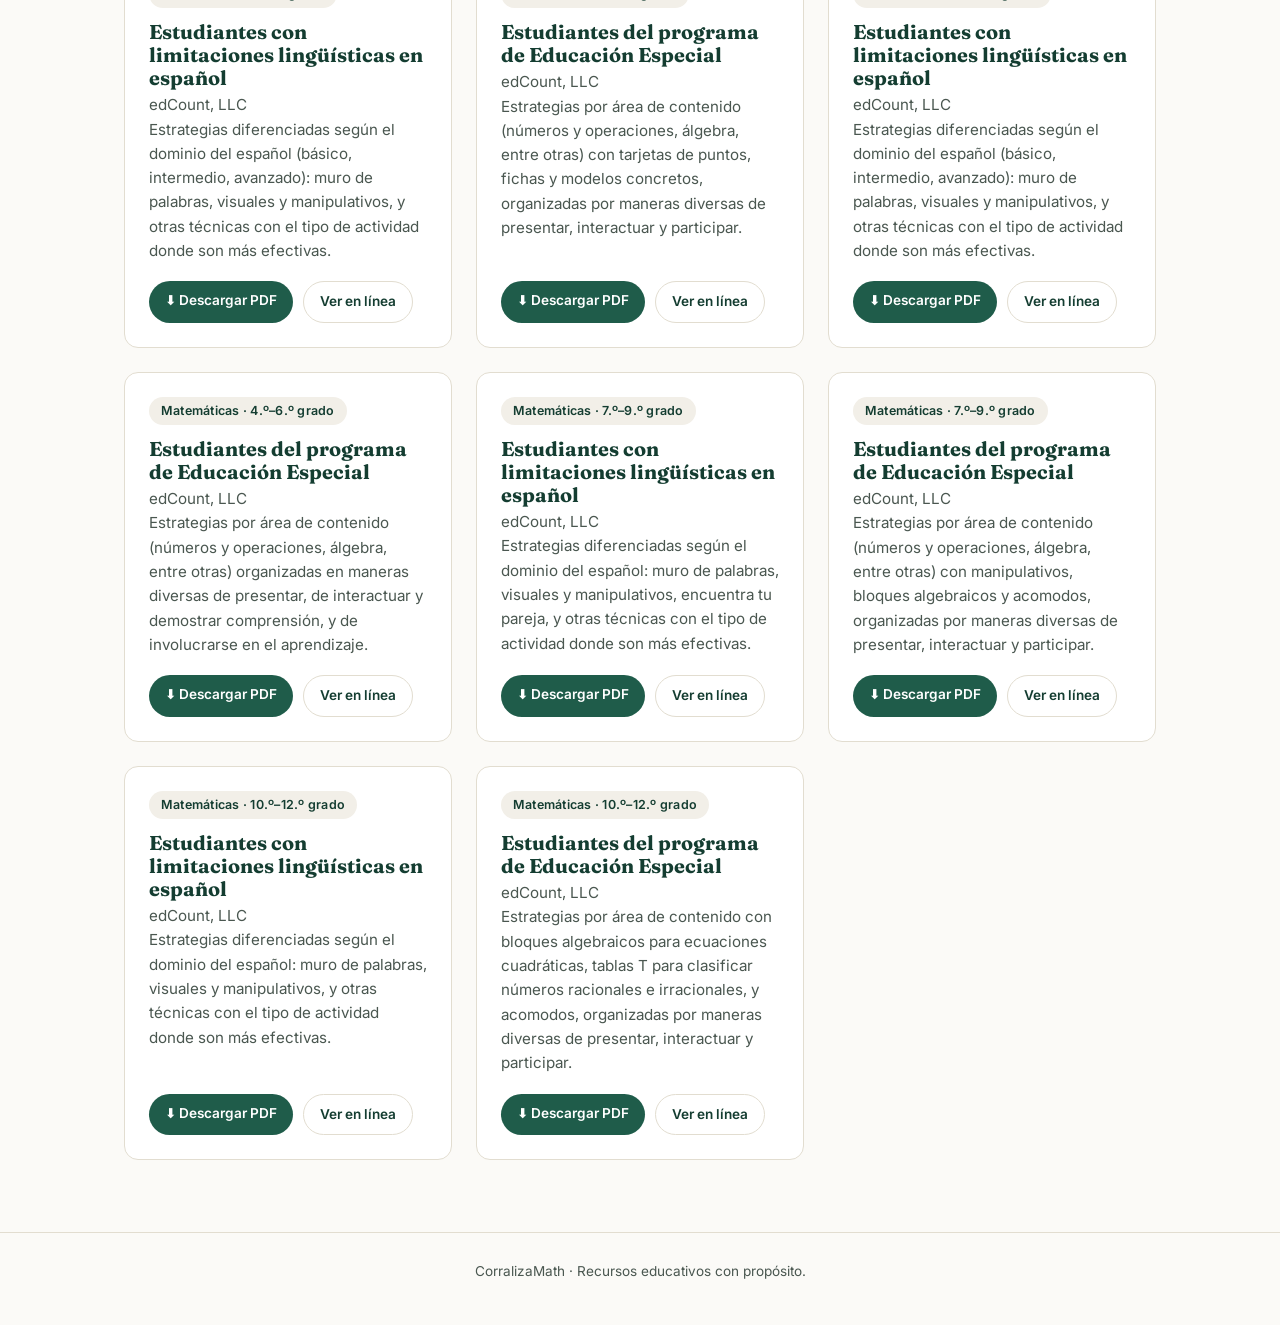
==== commit 6b2f0ca0: "Complete K-3 and 10-12 differentiated math strategy tables Extends "Estrategias de educación diferen" ====
--- a/docentes/index.html
+++ b/docentes/index.html
@@ -175,8 +175,30 @@
         </div>
 
         <h2 style="margin-top:36px;">Estrategias de educación diferenciada en matemáticas</h2>
-        <p class="section-intro">Tablas de estrategias de diferenciación para dos poblaciones estudiantiles, en dos bandas de grado. Fuente: edCount, LLC.</p>
+        <p class="section-intro">Tablas de estrategias de diferenciación para dos poblaciones estudiantiles, de K a 12.º grado. Fuente: edCount, LLC.</p>
         <div class="pub-grid">
+          <article class="card pub-card">
+            <span class="pub-tag">Matemáticas · K–3.º grado</span>
+            <h3>Estudiantes con limitaciones lingüísticas en español</h3>
+            <p class="pub-meta">edCount, LLC</p>
+            <p class="pub-desc">Estrategias diferenciadas según el dominio del español (básico, intermedio, avanzado): muro de palabras, visuales y manipulativos, y otras técnicas con el tipo de actividad donde son más efectivas.</p>
+            <div class="pub-actions">
+              <a class="btn btn-primary btn-small" href="../recursos/docentes/estrategias-diferenciacion-limitaciones-linguisticas-k-3.pdf" download>⬇ Descargar PDF</a>
+              <a class="btn btn-ghost btn-small" href="../recursos/docentes/estrategias-diferenciacion-limitaciones-linguisticas-k-3.pdf" target="_blank" rel="noopener">Ver en línea</a>
+            </div>
+          </article>
+
+          <article class="card pub-card">
+            <span class="pub-tag">Matemáticas · K–3.º grado</span>
+            <h3>Estudiantes del programa de Educación Especial</h3>
+            <p class="pub-meta">edCount, LLC</p>
+            <p class="pub-desc">Estrategias por área de contenido (números y operaciones, álgebra, entre otras) con tarjetas de puntos, fichas y modelos concretos, organizadas por maneras diversas de presentar, interactuar y participar.</p>
+            <div class="pub-actions">
+              <a class="btn btn-primary btn-small" href="../recursos/docentes/estrategias-diferenciacion-educacion-especial-k-3.pdf" download>⬇ Descargar PDF</a>
+              <a class="btn btn-ghost btn-small" href="../recursos/docentes/estrategias-diferenciacion-educacion-especial-k-3.pdf" target="_blank" rel="noopener">Ver en línea</a>
+            </div>
+          </article>
+
           <article class="card pub-card">
             <span class="pub-tag">Matemáticas · 4.º–6.º grado</span>
             <h3>Estudiantes con limitaciones lingüísticas en español</h3>
@@ -218,6 +240,28 @@
             <div class="pub-actions">
               <a class="btn btn-primary btn-small" href="../recursos/docentes/estrategias-diferenciacion-educacion-especial-7-9.pdf" download>⬇ Descargar PDF</a>
               <a class="btn btn-ghost btn-small" href="../recursos/docentes/estrategias-diferenciacion-educacion-especial-7-9.pdf" target="_blank" rel="noopener">Ver en línea</a>
+            </div>
+          </article>
+
+          <article class="card pub-card">
+            <span class="pub-tag">Matemáticas · 10.º–12.º grado</span>
+            <h3>Estudiantes con limitaciones lingüísticas en español</h3>
+            <p class="pub-meta">edCount, LLC</p>
+            <p class="pub-desc">Estrategias diferenciadas según el dominio del español: muro de palabras, visuales y manipulativos, y otras técnicas con el tipo de actividad donde son más efectivas.</p>
+            <div class="pub-actions">
+              <a class="btn btn-primary btn-small" href="../recursos/docentes/estrategias-diferenciacion-limitaciones-linguisticas-10-12.pdf" download>⬇ Descargar PDF</a>
+              <a class="btn btn-ghost btn-small" href="../recursos/docentes/estrategias-diferenciacion-limitaciones-linguisticas-10-12.pdf" target="_blank" rel="noopener">Ver en línea</a>
+            </div>
+          </article>
+
+          <article class="card pub-card">
+            <span class="pub-tag">Matemáticas · 10.º–12.º grado</span>
+            <h3>Estudiantes del programa de Educación Especial</h3>
+            <p class="pub-meta">edCount, LLC</p>
+            <p class="pub-desc">Estrategias por área de contenido con bloques algebraicos para ecuaciones cuadráticas, tablas T para clasificar números racionales e irracionales, y acomodos, organizadas por maneras diversas de presentar, interactuar y participar.</p>
+            <div class="pub-actions">
+              <a class="btn btn-primary btn-small" href="../recursos/docentes/estrategias-diferenciacion-educacion-especial-10-12.pdf" download>⬇ Descargar PDF</a>
+              <a class="btn btn-ghost btn-small" href="../recursos/docentes/estrategias-diferenciacion-educacion-especial-10-12.pdf" target="_blank" rel="noopener">Ver en línea</a>
             </div>
           </article>
         </div>
